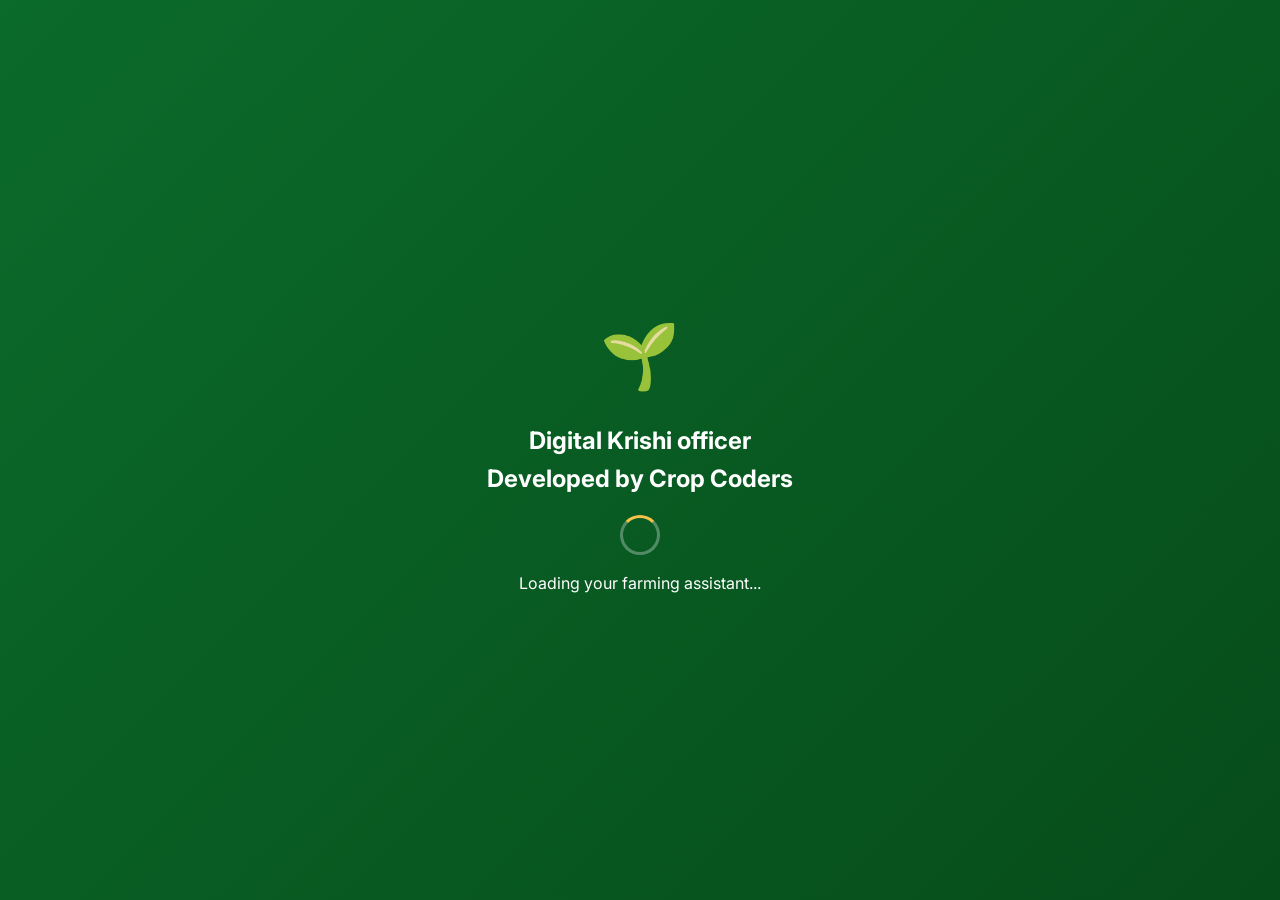
==== index.html @ 2c76dc9d "Add files via upload" ====
<!DOCTYPE html>
<html lang="en">
<head>
    <meta charset="UTF-8">
    <meta name="viewport" content="width=device-width, initial-scale=1.0">
    <title>Farmer Query Chatbot</title>
    <meta name="description" content="AI-powered chatbot for farmers with voice assistance, weather forecasts, market prices, and crop advice">
    
    <!-- Preload critical fonts -->
    <link rel="preload" href="https://fonts.googleapis.com/css2?family=Inter:wght@300;400;500;600;700&display=swap" as="style">
    
    <!-- CSS -->
    <link href="https://fonts.googleapis.com/css2?family=Inter:wght@300;400;500;600;700&display=swap" rel="stylesheet">
    <link rel="stylesheet" href="https://cdn.jsdelivr.net/npm/@fortawesome/fontawesome-free@6.4.0/css/all.min.css">
    <link rel="stylesheet" href="styles.css">
    
    <!-- Favicon -->
    <link rel="icon" type="image/svg+xml" href="data:image/svg+xml,<svg xmlns='http://www.w3.org/2000/svg' viewBox='0 0 100 100'><text y='.9em' font-size='90'>🌱</text></svg>">
    
    <!-- PWA Meta Tags -->
    <link rel="manifest" href="manifest.json">
    <meta name="theme-color" content="#0b6b2b">
    <meta name="apple-mobile-web-app-capable" content="yes">
    <meta name="apple-mobile-web-app-status-bar-style" content="default">
    <meta name="apple-mobile-web-app-title" content="Farmer Chatbot">
</head>
<body>
    <!-- Loading Screen -->
    <div id="loading-screen" class="loading-screen">
        <div class="loading-content">
            <div class="loading-icon">🌱</div>
            <h2>Digital Krishi officer</h2>
            <h2>Developed by Crop Coders</h2>
            <div class="loading-spinner"></div>
            <p>Loading your farming assistant...</p>
        </div>
    </div>

    <!-- Main App Container -->
    <div id="app" class="app-container hidden">
        <!-- Header -->
        <header class="app-header">
            <div class="header-content">
                <div class="logo-section">
                    <img class="image" src="https://static.vecteezy.com/system/resources/previews/043/902/107/non_2x/farmer-logo-illustration-flat-2d-style-vector.jpg" alt="Your Image Description" width="60px">
                    <h1 class="app-title">Digital Krishi Officer</h1>
                </div>
                
                <!-- Language Switcher -->
                <div class="language-switcher">
                    <button id="lang-btn" class="lang-btn" aria-label="Change language">
                        <i class="fas fa-globe"></i>
                        <span id="current-lang">EN</span>
                    </button>
                    <div id="lang-dropdown" class="lang-dropdown hidden">
                        <button data-lang="en" class="lang-option">
                            <span class="flag">🇺🇸</span>
                            <span>English</span>
                        </button>
                        <button data-lang="hi" class="lang-option">
                            <span class="flag">🇮🇳</span>
                            <span>हिन्दी</span>
                        </button>
                        <button data-lang="ml" class="lang-option">
                            <span class="flag">🇮🇳</span>
                            <span>മലയാളം</span>
                        </button>
                    </div>
                </div>
            </div>
        </header>

        <!-- Tab Navigation -->
        <nav class="tab-navigation" role="tablist">
            <button class="tab-btn active" data-tab="chat" role="tab" aria-selected="true" aria-controls="chat-panel">
                <i class="fas fa-comments"></i>
                <span data-translate="tab.chat">Chat</span>
            </button>
            <button class="tab-btn" data-tab="weather" role="tab" aria-selected="false" aria-controls="weather-panel">
                <i class="fas fa-cloud-sun"></i>
                <span data-translate="tab.weather">Weather</span>
            </button>
            <button class="tab-btn" data-tab="market" role="tab" aria-selected="false" aria-controls="market-panel">
                <i class="fas fa-chart-line"></i>
                <span data-translate="tab.market">Market</span>
            </button>
            <button class="tab-btn" data-tab="calculator" role="tab" aria-selected="false" aria-controls="calculator-panel">
                <i class="fas fa-calculator"></i>
                <span data-translate="tab.calculator">Calculator</span>
            </button>
            <button class="tab-btn" data-tab="voice" role="tab" aria-selected="false" aria-controls="voice-panel">
                <i class="fas fa-microphone"></i>
                <span data-translate="tab.voice">Voice</span>
            </button>
        </nav>

        <!-- Main Content Area -->
        <main class="main-content">
            
            <!-- Chat Tab -->
            <div id="chat-panel" class="tab-panel active" role="tabpanel" aria-labelledby="chat-tab">
                <div class="chat-container">
                    <div id="chat-messages" class="chat-messages" aria-live="polite">
                        <!-- Welcome message will be inserted here -->
                    </div>
                    
                    <!-- Chat Input -->
                    <div class="chat-input-container">
                        <div class="input-row">
                            <button id="image-upload-btn" class="input-btn" aria-label="Upload image" title="Upload image">
                                <i class="fas fa-camera"></i>
                            </button>
                            <input type="file" id="image-input" accept="image/*" capture="environment" class="hidden">
                            
                            <div class="text-input-container">
                                <input type="text" id="chat-input" placeholder="Ask about crops, weather, prices..." 
                                       data-translate-placeholder="chat.placeholder" aria-label="Type your message">
                                <button id="voice-toggle" class="voice-toggle" aria-label="Voice input" title="Voice input">
                                    <i class="fas fa-microphone"></i>
                                </button>
                            </div>
                            
                            <button id="send-btn" class="send-btn" aria-label="Send message" title="Send message">
                                <i class="fas fa-paper-plane"></i>
                            </button>
                        </div>
                        
                        <!-- Voice Recording Indicator -->
                        <div id="voice-recording" class="voice-recording hidden">
                            <div class="voice-indicator">
                                <div class="voice-wave"></div>
                                <div class="voice-wave"></div>
                                <div class="voice-wave"></div>
                            </div>
                            <span data-translate="voice.listening">Listening...</span>
                            <button id="stop-recording" class="stop-recording-btn">
                                <i class="fas fa-stop"></i>
                            </button>
                        </div>
                        
                        <!-- Image Preview -->
                        <div id="image-preview" class="image-preview hidden">
                            <img id="preview-image" src="" alt="Preview">
                            <button id="remove-image" class="remove-image-btn" aria-label="Remove image">
                                <i class="fas fa-times"></i>
                            </button>
                        </div>
                    </div>
                </div>
            </div>

            <!-- Weather Tab -->
            <div id="weather-panel" class="tab-panel" role="tabpanel" aria-labelledby="weather-tab">
                <div class="weather-container">
                    <div class="weather-header">
                        <h2 data-translate="weather.title">Weather Forecast</h2>
                        <div class="weather-tabs">
                            <button class="weather-tab-btn active" data-days="5">5 Day</button>
                            <button class="weather-tab-btn" data-days="10">10 Day</button>
                            <button class="weather-tab-btn" data-days="15">15 Day</button>
                        </div>
                    </div>
                    
                    <div class="location-selector">
                        <i class="fas fa-map-marker-alt"></i>
                        <select id="location-select">
                            <option value="delhi">Thrissur, India</option>
                            <option value="mumbai">Kasargod, India</option>
                            <option value="bangalore">Kannur, India</option>
                            <option value="chennai">Thalassery, India</option>
                            <option value="kolkata">Kottayam, India</option>
                        </select>
                        <button id="refresh-weather" class="refresh-btn" aria-label="Refresh weather">
                            <i class="fas fa-sync"></i>
                        </button>
                    </div>
                    
                    <div id="weather-content" class="weather-content">
                        <!-- Weather cards will be inserted here -->
                    </div>
                    
                    <div class="weather-advice">
                        <h3 data-translate="weather.advice_title">Farming Advice</h3>
                        <div id="weather-advice-content" class="advice-content">
                            <!-- Weather advice will be inserted here -->
                        </div>
                    </div>
                </div>
            </div>

            <!-- Market Tab -->
            <div id="market-panel" class="tab-panel" role="tabpanel" aria-labelledby="market-tab">
                <div class="market-container">
                    <div class="market-header">
                        <h2 data-translate="market.title">Market Prices & Predictions</h2>
                        <div class="market-controls">
                            <select id="crop-select" class="crop-select">
                                <option value="rice">Rice</option>
                                <option value="wheat">Wheat</option>
                                <option value="sugarcane">Sugarcane</option>
                                <option value="cotton">Cotton</option>
                                <option value="maize">Maize</option>
                                <option value="groundnut">Groundnut</option>
                            </select>
                            <select id="market-select" class="market-select">
                                <option value="Kottayam">Kottayam</option>
                                <option value="Allapuzha">Allapuzha</option>
                                <option value="Thrissur">Thrissur</option>
                                <option value="Kozhikode">Kozhikode</option>
                            </select>
                        </div>
                    </div>
                    
                    <div class="market-summary">
                        <div class="current-price-card">
                            <h3 data-translate="market.current_price">Current Price</h3>
                            <div class="price-display">
                                <span id="current-price">₹2,450</span>
                                <span class="price-unit">per Kilogram</span>
                            </div>
                            <div class="price-change positive">
                                <i class="fas fa-arrow-up"></i>
                                <span>+5.2% from yesterday</span>
                            </div>
                        </div>
                        
                        <div class="prediction-card">
                            <h3 data-translate="market.prediction">7-Day Prediction</h3>
                            <div class="prediction-display">
                                <span id="predicted-price">₹2,580</span>
                                <span class="price-unit">per Kilogram</span>
                            </div>
                            <div class="prediction-confidence">
                                <span>Confidence: 78%</span>
                            </div>
                        </div>
                    </div>
                    
                    <div class="chart-container">
                        <canvas id="price-chart" style="height: 300px;"></canvas>
                    </div>
                    
                    <div class="market-advice">
                        <h3 data-translate="market.advice_title">Market Advice</h3>
                        <div id="market-advice-content" class="advice-content">
                            <!-- Market advice will be inserted here -->
                        </div>
                    </div>
                </div>
            </div>

            <!-- Calculator Tab -->
            <div id="calculator-panel" class="tab-panel" role="tabpanel" aria-labelledby="calculator-tab">
                <div class="calculator-container">
                    <div class="calculator-header">
                        <h2 data-translate="calculator.title">Profit Calculator</h2>
                        <p data-translate="calculator.subtitle">Calculate your crop profits and explore government schemes</p>
                    </div>
                    
                    <form id="profit-form" class="profit-form">
                        <div class="form-group">
                            <label for="calc-crop" data-translate="calculator.crop">Crop Type</label>
                            <select id="calc-crop" name="crop" required>
                                <option value="rice">Rice</option>
                                <option value="wheat">Wheat</option>
                                <option value="sugarcane">Sugarcane</option>
                                <option value="cotton">Cotton</option>
                                <option value="maize">Maize</option>
                                <option value="groundnut">Groundnut</option>
                            </select>
                        </div>
                        
                        <div class="form-row">
                            <div class="form-group">
                                <label for="quantity" data-translate="calculator.quantity">Quantity (Kilograms)</label>
                                <input type="number" id="quantity" name="quantity" min="0" step="0.1" required>
                            </div>
                            
                            <div class="form-group">
                                <label for="cost-price" data-translate="calculator.cost_price">Cost Price (₹/Kilograms)</label>
                                <input type="number" id="cost-price" name="costPrice" min="0" step="1" required>
                            </div>
                        </div>
                        
                        <div class="form-row">
                            <div class="form-group">
                                <label for="selling-price" data-translate="calculator.selling_price">Selling Price (₹/Kilograms)</label>
                                <input type="number" id="selling-price" name="sellingPrice" min="0" step="1" required>
                            </div>
                            
                            <div class="form-group">
                                <label for="scheme-select" data-translate="calculator.scheme">Government Scheme</label>
                                <select id="scheme-select" name="scheme">
                                    <option value="">Select Scheme (Optional)</option>
                                    <!-- Schemes will be loaded dynamically -->
                                </select>
                            </div>
                        </div>
                        
                        <button type="submit" class="calculate-btn">
                            <i class="fas fa-calculator"></i>
                            <span data-translate="calculator.calculate">Calculate Profit</span>
                        </button>
                    </form>
                    
                    <div id="calculation-result" class="calculation-result hidden">
                        <h3 data-translate="calculator.result_title">Calculation Result</h3>
                        <div class="result-cards">
                            <div class="result-card">
                                <div class="result-label" data-translate="calculator.total_cost">Total Cost</div>
                                <div class="result-value" id="total-cost">₹0</div>
                            </div>
                            <div class="result-card">
                                <div class="result-label" data-translate="calculator.total_revenue">Total Revenue</div>
                                <div class="result-value" id="total-revenue">₹0</div>
                            </div>
                            <div class="result-card">
                                <div class="result-label" data-translate="calculator.subsidy">Subsidy</div>
                                <div class="result-value" id="subsidy-amount">₹0</div>
                            </div>
                            <div class="result-card profit-card">
                                <div class="result-label" data-translate="calculator.net_profit">Net Profit</div>
                                <div class="result-value" id="net-profit">₹0</div>
                            </div>
                        </div>
                        
                        <div id="scheme-info" class="scheme-info hidden">
                            <h4 data-translate="calculator.scheme_details">Scheme Details</h4>
                            <div id="scheme-description"></div>
                        </div>
                    </div>
                </div>
            </div>

            <!-- Voice Assistant Tab -->
            <div id="voice-panel" class="tab-panel" role="tabpanel" aria-labelledby="voice-tab">
                <div class="voice-container">
                    <div class="voice-header">
                        <h2 data-translate="voice.title">Voice Assistant</h2>
                        <p data-translate="voice.subtitle">Speak naturally in English, Hindi, or Malayalam</p>
                    </div>
                    
                    <div class="voice-status">
                        <div id="voice-assistant" class="voice-assistant">
                            <div class="assistant-avatar">
                                <i class="fas fa-microphone-alt"></i>
                            </div>
                            <div class="assistant-status">
                                <span id="assistant-status" data-translate="voice.ready">Ready to listen</span>
                            </div>
                        </div>
                    </div>
                    
                    <div class="voice-controls">
                        <button id="start-voice-assistant" class="voice-control-btn primary">
                            <i class="fas fa-play"></i>
                            <span data-translate="voice.start">Start Assistant</span>
                        </button>
                        <button id="stop-voice-assistant" class="voice-control-btn secondary hidden">
                            <i class="fas fa-stop"></i>
                            <span data-translate="voice.stop">Stop Assistant</span>
                        </button>
                    </div>
                    
                    <div class="voice-settings">
                        <h3 data-translate="voice.settings">Voice Settings</h3>
                        
                        <div class="setting-group">
                            <label for="voice-language" data-translate="voice.language">Voice Language</label>
                            <select id="voice-language">
                                <option value="en-IN">English (India)</option>
                                <option value="hi-IN">Hindi (भारत)</option>
                                <option value="ml-IN">Malayalam (ഇന്ത്യ)</option>
                            </select>
                        </div>
                        
                        <div class="setting-group">
                            <label for="voice-speed" data-translate="voice.speed">Speech Speed</label>
                            <input type="range" id="voice-speed" min="0.5" max="2" step="0.1" value="1">
                            <span id="speed-display">1.0x</span>
                        </div>
                        
                        <div class="setting-group">
                            <label for="voice-pitch" data-translate="voice.pitch">Voice Pitch</label>
                            <input type="range" id="voice-pitch" min="0" max="2" step="0.1" value="1">
                            <span id="pitch-display">1.0</span>
                        </div>
                    </div>
                    
                    <div class="voice-commands">
                        <h3 data-translate="voice.commands_title">Sample Commands</h3>
                        <div class="commands-list">
                            <div class="command-item">
                                <i class="fas fa-cloud-sun"></i>
                                <span>"Show 5 day weather forecast"</span>
                            </div>
                            <div class="command-item">
                                <i class="fas fa-chart-line"></i>
                                <span>"What is rice price in Delhi?"</span>
                            </div>
                            <div class="command-item">
                                <i class="fas fa-calculator"></i>
                                <span>"Calculate profit for 100 kg wheat"</span>
                            </div>
                            <div class="command-item">
                                <i class="fas fa-comments"></i>
                                <span>"Ask about crop diseases"</span>
                            </div>
                        </div>
                    </div>
                </div>
            </div>
            <div style="display: flex; gap: 40px;padding: 30px;justify-content: center;font-size: 25px;font-weight: 600;border-radius: 30px 30px 0px 0px;background: radial-gradient(
    circle at top right, /* shape and position */
    #247943,  /* start color */
    #787a01,#007f04   /* end color */
);
color:#FFFFFF">
                <p>@Develpoed by Crop coders</p>
                <img src="logo.png" alt="logo">
            </div>
        </main>
    </div>

    <!-- Toast Notifications -->
    <div id="toast-container" class="toast-container"></div>

    <!-- Scripts -->
    <script src="https://cdn.jsdelivr.net/npm/chart.js"></script>
    <script src="https://cdn.jsdelivr.net/npm/gsap@3.12.2/dist/gsap.min.js"></script>
    <script src="app.js"></script>
</body>
</html>
---- styles.css ----
/* Farmer Query Chatbot Styles */
/* Mobile-first design with agricultural theme */

/* CSS Reset and Base Styles */
* {
    margin: 0;
    padding: 0;
    box-sizing: border-box;
}
.image{
    border-radius: 50%;
}
:root {
    /* Agricultural Color Palette */
    --primary-green: #0b6b2b;
    --dark-green: #064c1a;
    --accent-yellow: #f6c34a;
    --light-green: #e8f5e8;
    --success-green: #22c55e;
    --warning-orange: #f97316;
    --danger-red: #ef4444;
    
    /* Neutral Colors */
    --white: #ffffff;
    --gray-50: #f9fafb;
    --gray-100: #f3f4f6;
    --gray-200: #e5e7eb;
    --gray-300: #d1d5db;
    --gray-400: #9ca3af;
    --gray-500: #6b7280;
    --gray-600: #4b5563;
    --gray-700: #374151;
    --gray-800: #1f2937;
    --gray-900: #111827;
    
    /* Typography */
    --font-family: 'Inter', -apple-system, BlinkMacSystemFont, 'Segoe UI', Roboto, sans-serif;
    --font-size-xs: 0.75rem;
    --font-size-sm: 0.875rem;
    --font-size-base: 1rem;
    --font-size-lg: 1.125rem;
    --font-size-xl: 1.25rem;
    --font-size-2xl: 1.5rem;
    --font-size-3xl: 1.875rem;
    
    /* Spacing */
    --space-1: 0.25rem;
    --space-2: 0.5rem;
    --space-3: 0.75rem;
    --space-4: 1rem;
    --space-5: 1.25rem;
    --space-6: 1.5rem;
    --space-8: 2rem;
    --space-10: 2.5rem;
    --space-12: 3rem;
    
    /* Border Radius */
    --border-radius-sm: 0.375rem;
    --border-radius: 0.5rem;
    --border-radius-lg: 0.75rem;
    --border-radius-xl: 1rem;
    --border-radius-2xl: 1.5rem;
    
    /* Shadows */
    --shadow-sm: 0 1px 2px 0 rgb(0 0 0 / 0.05);
    --shadow: 0 1px 3px 0 rgb(0 0 0 / 0.1), 0 1px 2px -1px rgb(0 0 0 / 0.1);
    --shadow-md: 0 4px 6px -1px rgb(0 0 0 / 0.1), 0 2px 4px -2px rgb(0 0 0 / 0.1);
    --shadow-lg: 0 10px 15px -3px rgb(0 0 0 / 0.1), 0 4px 6px -4px rgb(0 0 0 / 0.1);
    
    /* Transitions */
    --transition-fast: 0.15s ease-out;
    --transition-normal: 0.3s ease-out;
    --transition-slow: 0.5s ease-out;
}

/* Base Styles */
html {
    font-size: 16px;
    scroll-behavior: smooth;
}

body {
    font-family: var(--font-family);
    background: linear-gradient(135deg, var(--light-green) 0%, var(--gray-50) 100%);
    color: var(--gray-800);
    line-height: 1.6;
    min-height: 100vh;
    overflow-x: hidden;
    -webkit-font-smoothing: antialiased;
    -moz-osx-font-smoothing: grayscale;
}

/* Utility Classes */
.hidden { display: none !important; }
.sr-only { 
    position: absolute; 
    width: 1px; 
    height: 1px; 
    padding: 0; 
    margin: -1px; 
    overflow: hidden; 
    clip: rect(0, 0, 0, 0); 
    white-space: nowrap; 
    border: 0; 
}

/* Loading Screen */
.loading-screen {
    position: fixed;
    top: 0;
    left: 0;
    width: 100%;
    height: 100%;
    background: linear-gradient(135deg, var(--primary-green) 0%, var(--dark-green) 100%);
    display: flex;
    justify-content: center;
    align-items: center;
    z-index: 9999;
    color: var(--white);
}

.loading-content {
    text-align: center;
    padding: var(--space-8);
}

.loading-icon {
    font-size: 4rem;
    margin-bottom: var(--space-4);
    animation: bounce 2s infinite;
}

.loading-spinner {
    width: 40px;
    height: 40px;
    border: 3px solid rgba(255, 255, 255, 0.3);
    border-radius: 50%;
    border-top-color: var(--accent-yellow);
    animation: spin 1s ease-in-out infinite;
    margin: var(--space-4) auto;
}

@keyframes bounce {
    0%, 20%, 53%, 80%, 100% { transform: translate3d(0,0,0); }
    40%, 43% { transform: translate3d(0,-30px,0); }
    70% { transform: translate3d(0,-15px,0); }
    90% { transform: translate3d(0,-4px,0); }
}

@keyframes spin {
    to { transform: rotate(360deg); }
}

/* Main App Container */
.app-container {
    display: flex;
    flex-direction: column;
    min-height: 100vh;
    max-width: 100%;
    margin: 0 auto;
    background: var(--white);
    position: relative;
}

/* Header */
.app-header {
    background: linear-gradient(135deg, var(--primary-green) 0%, var(--dark-green) 100%);
    color: var(--white);
    padding: var(--space-4) var(--space-4) var(--space-3);
    box-shadow: var(--shadow-md);
    position: sticky;
    top: 0;
    z-index: 100;
}

.header-content {
    display: flex;
    justify-content: space-between;
    align-items: center;
    max-width: 1200px;
    margin: 0 auto;
}

.app-title {
    font-size: var(--font-size-xl);
    font-weight: 600;
    margin: 0;
}

/* Language Switcher */
.language-switcher {
    position: relative;
}

.lang-btn {
    display: flex;
    align-items: center;
    gap: var(--space-2);
    background: rgba(255, 255, 255, 0.1);
    border: 1px solid rgba(255, 255, 255, 0.2);
    color: var(--white);
    padding: var(--space-2) var(--space-3);
    border-radius: var(--border-radius);
    font-size: var(--font-size-sm);
    cursor: pointer;
    transition: all var(--transition-fast);
    backdrop-filter: blur(10px);
}

.lang-btn:hover {
    background: rgba(255, 255, 255, 0.2);
    transform: translateY(-1px);
}

.lang-dropdown {
    position: absolute;
    top: 100%;
    right: 0;
    margin-top: var(--space-2);
    background: var(--white);
    border-radius: var(--border-radius-lg);
    box-shadow: var(--shadow-lg);
    min-width: 180px;
    overflow: hidden;
    z-index: 200;
}

.lang-option {
    display: flex;
    align-items: center;
    gap: var(--space-3);
    width: 100%;
    padding: var(--space-3) var(--space-4);
    border: none;
    background: none;
    color: var(--gray-700);
    cursor: pointer;
    transition: background-color var(--transition-fast);
    font-size: var(--font-size-sm);
}

.lang-option:hover {
    background: var(--gray-50);
}

.flag {
    font-size: var(--font-size-lg);
}

/* Tab Navigation */
.tab-navigation {
    display: flex;
    background: var(--white);
    border-bottom: 2px solid var(--gray-100);
    overflow-x: auto;
    scrollbar-width: none;
    -ms-overflow-style: none;
}

.tab-navigation::-webkit-scrollbar {
    display: none;
}

.tab-btn {
    display: flex;
    flex-direction: column;
    align-items: center;
    gap: var(--space-1);
    padding: var(--space-3) var(--space-4);
    border: none;
    background: none;
    color: var(--gray-500);
    cursor: pointer;
    transition: all var(--transition-fast);
    font-size: var(--font-size-xs);
    min-width: 80px;
    flex-shrink: 0;
    position: relative;
}

.tab-btn i {
    font-size: var(--font-size-lg);
}

.tab-btn.active {
    color: var(--primary-green);
}

.tab-btn.active::after {
    content: '';
    position: absolute;
    bottom: -2px;
    left: 0;
    right: 0;
    height: 2px;
    background: var(--primary-green);
}

.tab-btn:hover:not(.active) {
    color: var(--gray-700);
    background: var(--gray-50);
}

/* Main Content */
.main-content {
    flex: 1;
    display: flex;
    flex-direction: column;
    position: relative;
}

.tab-panel {
    display: none;
    flex: 1;
    padding: var(--space-4);
    max-width: 1200px;
    margin: 0 auto;
    width: 100%;
}

.tab-panel.active {
    display: flex;
    flex-direction: column;
}

/* Chat Styles */
.chat-container {
    display: flex;
    flex-direction: column;
    height: calc(100vh - 140px);
    max-height: 600px;
}

.chat-messages {
    flex: 1;
    overflow-y: auto;
    padding: var(--space-4);
    margin-bottom: var(--space-4);
    background: var(--gray-50);
    border-radius: var(--border-radius-xl);
    scrollbar-width: thin;
    scrollbar-color: var(--gray-300) transparent;
}

.chat-messages::-webkit-scrollbar {
    width: 6px;
}

.chat-messages::-webkit-scrollbar-track {
    background: transparent;
}

.chat-messages::-webkit-scrollbar-thumb {
    background: var(--gray-300);
    border-radius: 3px;
}

.message {
    display: flex;
    gap: var(--space-3);
    margin-bottom: var(--space-4);
    animation: messageSlideIn 0.3s ease-out;
}

@keyframes messageSlideIn {
    from {
        opacity: 0;
        transform: translateY(20px);
    }
    to {
        opacity: 1;
        transform: translateY(0);
    }
}

.message.user {
    flex-direction: row-reverse;
}

.message-avatar {
    width: 2.5rem;
    height: 2.5rem;
    border-radius: 50%;
    display: flex;
    align-items: center;
    justify-content: center;
    font-size: var(--font-size-lg);
    flex-shrink: 0;
}

.message.user .message-avatar {
    background: var(--primary-green);
    color: var(--white);
}

.message.bot .message-avatar {
    background: var(--accent-yellow);
    color: var(--dark-green);
}

.message-content {
    max-width: 80%;
    background: var(--white);
    padding: var(--space-3) var(--space-4);
    border-radius: var(--border-radius-lg);
    box-shadow: var(--shadow-sm);
    position: relative;
}

.message.user .message-content {
    background: var(--primary-green);
    color: var(--white);
}

.message-text {
    margin: 0;
    line-height: 1.5;
}

.message-time {
    font-size: var(--font-size-xs);
    color: var(--gray-400);
    margin-top: var(--space-1);
    opacity: 0.7;
}

.message.user .message-time {
    color: rgba(255, 255, 255, 0.7);
}

.message-image {
    max-width: 200px;
    border-radius: var(--border-radius);
    margin-bottom: var(--space-2);
}

.typing-indicator {
    display: flex;
    gap: var(--space-1);
    padding: var(--space-3);
}

.typing-dot {
    width: 8px;
    height: 8px;
    background: var(--gray-400);
    border-radius: 50%;
    animation: typing 1.4s infinite ease-in-out;
}

.typing-dot:nth-child(1) { animation-delay: -0.32s; }
.typing-dot:nth-child(2) { animation-delay: -0.16s; }

@keyframes typing {
    0%, 80%, 100% {
        transform: scale(0.8);
        opacity: 0.5;
    }
    40% {
        transform: scale(1);
        opacity: 1;
    }
}

/* Chat Input */
.chat-input-container {
    background: var(--white);
    border-radius: var(--border-radius-xl);
    padding: var(--space-4);
    box-shadow: var(--shadow-md);
    border: 1px solid var(--gray-200);
}

.input-row {
    display: flex;
    gap: var(--space-2);
    align-items: flex-end;
}

.input-btn {
    width: 44px;
    height: 44px;
    border-radius: var(--border-radius-lg);
    border: 1px solid var(--gray-300);
    background: var(--white);
    color: var(--gray-600);
    display: flex;
    align-items: center;
    justify-content: center;
    cursor: pointer;
    transition: all var(--transition-fast);
    flex-shrink: 0;
}

.input-btn:hover {
    background: var(--gray-50);
    border-color: var(--primary-green);
    color: var(--primary-green);
    transform: translateY(-1px);
}

.text-input-container {
    flex: 1;
    position: relative;
    background: var(--gray-50);
    border: 1px solid var(--gray-300);
    border-radius: var(--border-radius-xl);
    display: flex;
    align-items: center;
    transition: border-color var(--transition-fast);
}

.text-input-container:focus-within {
    border-color: var(--primary-green);
    box-shadow: 0 0 0 3px rgba(11, 107, 43, 0.1);
}

#chat-input {
    flex: 1;
    border: none;
    background: none;
    padding: var(--space-3) var(--space-4);
    font-size: var(--font-size-base);
    outline: none;
    color: var(--gray-800);
}

#chat-input::placeholder {
    color: var(--gray-400);
}

.voice-toggle {
    width: 40px;
    height: 40px;
    border: none;
    background: none;
    color: var(--gray-500);
    cursor: pointer;
    border-radius: var(--border-radius-lg);
    display: flex;
    align-items: center;
    justify-content: center;
    margin-right: var(--space-2);
    transition: all var(--transition-fast);
}

.voice-toggle:hover {
    background: var(--gray-100);
    color: var(--primary-green);
}

.voice-toggle.active {
    background: var(--primary-green);
    color: var(--white);
    animation: pulse 2s infinite;
}

@keyframes pulse {
    0% { box-shadow: 0 0 0 0 rgba(11, 107, 43, 0.7); }
    70% { box-shadow: 0 0 0 10px rgba(11, 107, 43, 0); }
    100% { box-shadow: 0 0 0 0 rgba(11, 107, 43, 0); }
}

.send-btn {
    width: 44px;
    height: 44px;
    border-radius: var(--border-radius-lg);
    border: none;
    background: var(--primary-green);
    color: var(--white);
    display: flex;
    align-items: center;
    justify-content: center;
    cursor: pointer;
    transition: all var(--transition-fast);
    flex-shrink: 0;
}

.send-btn:hover {
    background: var(--dark-green);
    transform: translateY(-1px);
}

.send-btn:disabled {
    background: var(--gray-300);
    cursor: not-allowed;
    transform: none;
}

/* Voice Recording Indicator */
.voice-recording {
    display: flex;
    align-items: center;
    gap: var(--space-3);
    padding: var(--space-3) 0;
    color: var(--primary-green);
    font-weight: 500;
}

.voice-indicator {
    display: flex;
    gap: var(--space-1);
}

.voice-wave {
    width: 3px;
    height: 20px;
    background: var(--primary-green);
    border-radius: 2px;
    animation: voiceWave 1s ease-in-out infinite alternate;
}

.voice-wave:nth-child(1) { animation-delay: 0s; }
.voice-wave:nth-child(2) { animation-delay: 0.1s; }
.voice-wave:nth-child(3) { animation-delay: 0.2s; }

@keyframes voiceWave {
    0% { height: 8px; }
    100% { height: 20px; }
}

.stop-recording-btn {
    width: 32px;
    height: 32px;
    border-radius: 50%;
    border: none;
    background: var(--danger-red);
    color: var(--white);
    display: flex;
    align-items: center;
    justify-content: center;
    cursor: pointer;
    transition: all var(--transition-fast);
}

.stop-recording-btn:hover {
    transform: scale(1.1);
}

/* Image Preview */
.image-preview {
    margin-top: var(--space-3);
    position: relative;
    display: inline-block;
}

#preview-image {
    max-width: 200px;
    max-height: 200px;
    border-radius: var(--border-radius-lg);
    box-shadow: var(--shadow-md);
}

.remove-image-btn {
    position: absolute;
    top: -8px;
    right: -8px;
    width: 24px;
    height: 24px;
    border-radius: 50%;
    border: none;
    background: var(--danger-red);
    color: var(--white);
    display: flex;
    align-items: center;
    justify-content: center;
    cursor: pointer;
    font-size: var(--font-size-xs);
}

/* Weather Styles */
.weather-container {
    max-width: 100%;
}

.weather-header {
    display: flex;
    justify-content: space-between;
    align-items: center;
    margin-bottom: var(--space-6);
    flex-wrap: wrap;
    gap: var(--space-4);
}

.weather-header h2 {
    color: var(--gray-800);
    font-size: var(--font-size-2xl);
    font-weight: 600;
}

.weather-tabs {
    display: flex;
    gap: var(--space-1);
    background: var(--gray-100);
    border-radius: var(--border-radius-lg);
    padding: var(--space-1);
}

.weather-tab-btn {
    padding: var(--space-2) var(--space-4);
    border: none;
    background: none;
    border-radius: var(--border-radius);
    cursor: pointer;
    transition: all var(--transition-fast);
    font-weight: 500;
    color: var(--gray-600);
    font-size: var(--font-size-sm);
}

.weather-tab-btn.active {
    background: var(--primary-green);
    color: var(--white);
}

.location-selector {
    display: flex;
    align-items: center;
    gap: var(--space-3);
    margin-bottom: var(--space-6);
    background: var(--white);
    padding: var(--space-3) var(--space-4);
    border-radius: var(--border-radius-lg);
    box-shadow: var(--shadow-sm);
    border: 1px solid var(--gray-200);
}

.location-selector i {
    color: var(--primary-green);
}

#location-select {
    flex: 1;
    border: none;
    background: none;
    font-size: var(--font-size-base);
    outline: none;
    color: var(--gray-700);
    cursor: pointer;
}

.refresh-btn {
    width: 36px;
    height: 36px;
    border: none;
    background: var(--primary-green);
    color: var(--white);
    border-radius: var(--border-radius);
    cursor: pointer;
    transition: all var(--transition-fast);
    display: flex;
    align-items: center;
    justify-content: center;
}

.refresh-btn:hover {
    background: var(--dark-green);
    transform: rotate(90deg);
}

.weather-content {
    display: grid;
    gap: var(--space-4);
    margin-bottom: var(--space-8);
}

.weather-card {
    background: var(--white);
    border-radius: var(--border-radius-xl);
    padding: var(--space-4);
    box-shadow: var(--shadow-sm);
    border: 1px solid var(--gray-200);
    transition: transform var(--transition-fast);
}

.weather-card:hover {
    transform: translateY(-2px);
    box-shadow: var(--shadow-md);
}

.weather-date {
    font-size: var(--font-size-sm);
    color: var(--gray-500);
    margin-bottom: var(--space-2);
}

.weather-main {
    display: flex;
    justify-content: space-between;
    align-items: center;
    margin-bottom: var(--space-3);
}

.weather-icon {
    font-size: 2.5rem;
}

.weather-temp {
    text-align: right;
}

.temp-high {
    font-size: var(--font-size-xl);
    font-weight: 600;
    color: var(--gray-800);
}

.temp-low {
    font-size: var(--font-size-base);
    color: var(--gray-500);
}

.weather-details {
    display: grid;
    grid-template-columns: 1fr 1fr;
    gap: var(--space-2);
    font-size: var(--font-size-sm);
    color: var(--gray-600);
}

.weather-advice {
    background: var(--white);
    border-radius: var(--border-radius-xl);
    padding: var(--space-6);
    box-shadow: var(--shadow-md);
    border-left: 4px solid var(--primary-green);
}

.weather-advice h3 {
    color: var(--gray-800);
    margin-bottom: var(--space-4);
    font-size: var(--font-size-lg);
    font-weight: 600;
}

.advice-content {
    line-height: 1.6;
    color: var(--gray-700);
}

.advice-item {
    display: flex;
    align-items: flex-start;
    gap: var(--space-3);
    margin-bottom: var(--space-3);
    padding: var(--space-3);
    background: var(--light-green);
    border-radius: var(--border-radius-lg);
}

.advice-item i {
    color: var(--primary-green);
    margin-top: var(--space-1);
}

.advice-text {
    flex: 1;
}

.advice-title {
    font-weight: 600;
    color: var(--gray-800);
    margin-bottom: var(--space-1);
}

.advice-description {
    font-size: var(--font-size-sm);
    color: var(--gray-600);
}

.risk-level {
    display: inline-block;
    padding: var(--space-1) var(--space-2);
    border-radius: var(--border-radius-sm);
    font-size: var(--font-size-xs);
    font-weight: 600;
    text-transform: uppercase;
    margin-top: var(--space-2);
}

.risk-high {
    background: rgba(239, 68, 68, 0.1);
    color: var(--danger-red);
}

.risk-medium {
    background: rgba(249, 115, 22, 0.1);
    color: var(--warning-orange);
}

.risk-low {
    background: rgba(34, 197, 94, 0.1);
    color: var(--success-green);
}

/* Market Styles */
.market-container {
    max-width: 100%;
}

.market-header {
    margin-bottom: var(--space-6);
}

.market-header h2 {
    color: var(--gray-800);
    font-size: var(--font-size-2xl);
    font-weight: 600;
    margin-bottom: var(--space-4);
}

.market-controls {
    display: flex;
    gap: var(--space-3);
    flex-wrap: wrap;
}

.crop-select,
.market-select {
    flex: 1;
    min-width: 150px;
    padding: var(--space-3) var(--space-4);
    border: 1px solid var(--gray-300);
    border-radius: var(--border-radius-lg);
    background: var(--white);
    font-size: var(--font-size-base);
    color: var(--gray-700);
    cursor: pointer;
    transition: border-color var(--transition-fast);
}

.crop-select:focus,
.market-select:focus {
    outline: none;
    border-color: var(--primary-green);
    box-shadow: 0 0 0 3px rgba(11, 107, 43, 0.1);
}

.market-summary {
    display: grid;
    grid-template-columns: 1fr 1fr;
    gap: var(--space-4);
    margin-bottom: var(--space-6);
}

.current-price-card,
.prediction-card {
    background: var(--white);
    border-radius: var(--border-radius-xl);
    padding: var(--space-5);
    box-shadow: var(--shadow-md);
    border: 1px solid var(--gray-200);
}

.current-price-card {
    border-left: 4px solid var(--primary-green);
}

.prediction-card {
    border-left: 4px solid var(--accent-yellow);
}

.current-price-card h3,
.prediction-card h3 {
    font-size: var(--font-size-base);
    color: var(--gray-600);
    margin-bottom: var(--space-3);
    font-weight: 500;
}

.price-display,
.prediction-display {
    display: flex;
    align-items: baseline;
    gap: var(--space-2);
    margin-bottom: var(--space-3);
}

#current-price,
#predicted-price {
    font-size: var(--font-size-3xl);
    font-weight: 700;
    color: var(--gray-800);
}

.price-unit {
    font-size: var(--font-size-sm);
    color: var(--gray-500);
}

.price-change {
    display: flex;
    align-items: center;
    gap: var(--space-2);
    font-size: var(--font-size-sm);
    font-weight: 500;
}

.price-change.positive {
    color: var(--success-green);
}

.price-change.negative {
    color: var(--danger-red);
}

.prediction-confidence {
    font-size: var(--font-size-sm);
    color: var(--gray-500);
}

.chart-container {
    background: var(--white);
    border-radius: var(--border-radius-xl);
    padding: var(--space-5);
    margin-bottom: var(--space-6);
    box-shadow: var(--shadow-md);
    border: 1px solid var(--gray-200);
}

.market-advice {
    background: var(--white);
    border-radius: var(--border-radius-xl);
    padding: var(--space-6);
    box-shadow: var(--shadow-md);
    border-left: 4px solid var(--accent-yellow);
}

.market-advice h3 {
    color: var(--gray-800);
    margin-bottom: var(--space-4);
    font-size: var(--font-size-lg);
    font-weight: 600;
}

/* Calculator Styles */
.calculator-container {
    max-width: 600px;
}

.calculator-header {
    margin-bottom: var(--space-6);
}

.calculator-header h2 {
    color: var(--gray-800);
    font-size: var(--font-size-2xl);
    font-weight: 600;
    margin-bottom: var(--space-2);
}

.calculator-header p {
    color: var(--gray-600);
    font-size: var(--font-size-base);
}

.profit-form {
    background: var(--white);
    border-radius: var(--border-radius-xl);
    padding: var(--space-6);
    box-shadow: var(--shadow-md);
    border: 1px solid var(--gray-200);
    margin-bottom: var(--space-6);
}

.form-group {
    margin-bottom: var(--space-4);
}

.form-row {
    display: grid;
    grid-template-columns: 1fr 1fr;
    gap: var(--space-4);
    margin-bottom: var(--space-4);
}

.form-group label {
    display: block;
    font-weight: 500;
    color: var(--gray-700);
    margin-bottom: var(--space-2);
    font-size: var(--font-size-sm);
}

.form-group input,
.form-group select {
    width: 100%;
    padding: var(--space-3) var(--space-4);
    border: 1px solid var(--gray-300);
    border-radius: var(--border-radius-lg);
    background: var(--white);
    font-size: var(--font-size-base);
    color: var(--gray-700);
    transition: border-color var(--transition-fast);
}

.form-group input:focus,
.form-group select:focus {
    outline: none;
    border-color: var(--primary-green);
    box-shadow: 0 0 0 3px rgba(11, 107, 43, 0.1);
}

.calculate-btn {
    width: 100%;
    display: flex;
    align-items: center;
    justify-content: center;
    gap: var(--space-2);
    padding: var(--space-4) var(--space-6);
    background: var(--primary-green);
    color: var(--white);
    border: none;
    border-radius: var(--border-radius-lg);
    font-size: var(--font-size-base);
    font-weight: 600;
    cursor: pointer;
    transition: all var(--transition-fast);
}

.calculate-btn:hover {
    background: var(--dark-green);
    transform: translateY(-1px);
}

.calculation-result {
    background: var(--white);
    border-radius: var(--border-radius-xl);
    padding: var(--space-6);
    box-shadow: var(--shadow-md);
    border: 1px solid var(--gray-200);
    margin-bottom: var(--space-6);
}

.calculation-result h3 {
    color: var(--gray-800);
    font-size: var(--font-size-lg);
    font-weight: 600;
    margin-bottom: var(--space-4);
}

.result-cards {
    display: grid;
    grid-template-columns: repeat(auto-fit, minmax(200px, 1fr));
    gap: var(--space-4);
}

.result-card {
    background: var(--gray-50);
    border-radius: var(--border-radius-lg);
    padding: var(--space-4);
    text-align: center;
    border: 1px solid var(--gray-200);
}

.result-card.profit-card {
    background: linear-gradient(135deg, var(--success-green), #16a34a);
    color: var(--white);
    border-color: var(--success-green);
}

.result-label {
    font-size: var(--font-size-sm);
    color: var(--gray-600);
    margin-bottom: var(--space-2);
    font-weight: 500;
}

.profit-card .result-label {
    color: rgba(255, 255, 255, 0.9);
}

.result-value {
    font-size: var(--font-size-2xl);
    font-weight: 700;
    color: var(--gray-800);
}

.profit-card .result-value {
    color: var(--white);
}

.scheme-info {
    background: var(--light-green);
    border-radius: var(--border-radius-lg);
    padding: var(--space-4);
    margin-top: var(--space-4);
    border-left: 4px solid var(--primary-green);
}

.scheme-info h4 {
    color: var(--gray-800);
    font-size: var(--font-size-base);
    font-weight: 600;
    margin-bottom: var(--space-2);
}

#scheme-description {
    color: var(--gray-700);
    line-height: 1.6;
}

/* Voice Assistant Styles */
.voice-container {
    max-width: 600px;
}

.voice-header {
    text-align: center;
    margin-bottom: var(--space-8);
}

.voice-header h2 {
    color: var(--gray-800);
    font-size: var(--font-size-2xl);
    font-weight: 600;
    margin-bottom: var(--space-2);
}

.voice-header p {
    color: var(--gray-600);
    font-size: var(--font-size-base);
}

.voice-status {
    display: flex;
    justify-content: center;
    margin-bottom: var(--space-8);
}

.voice-assistant {
    background: var(--white);
    border-radius: var(--border-radius-2xl);
    padding: var(--space-8);
    box-shadow: var(--shadow-lg);
    border: 1px solid var(--gray-200);
    text-align: center;
    min-width: 300px;
}

.assistant-avatar {
    width: 80px;
    height: 80px;
    border-radius: 50%;
    background: linear-gradient(135deg, var(--primary-green), var(--dark-green));
    color: var(--white);
    display: flex;
    align-items: center;
    justify-content: center;
    margin: 0 auto var(--space-4);
    font-size: 2rem;
}

.assistant-avatar.active {
    animation: assistantPulse 2s ease-in-out infinite;
}

@keyframes assistantPulse {
    0% {
        transform: scale(1);
        box-shadow: 0 0 0 0 rgba(11, 107, 43, 0.7);
    }
    70% {
        transform: scale(1.05);
        box-shadow: 0 0 0 20px rgba(11, 107, 43, 0);
    }
    100% {
        transform: scale(1);
        box-shadow: 0 0 0 0 rgba(11, 107, 43, 0);
    }
}

.assistant-status {
    font-size: var(--font-size-lg);
    color: var(--gray-700);
    font-weight: 500;
}

.voice-controls {
    display: flex;
    justify-content: center;
    gap: var(--space-4);
    margin-bottom: var(--space-8);
}

.voice-control-btn {
    display: flex;
    align-items: center;
    gap: var(--space-3);
    padding: var(--space-4) var(--space-6);
    border-radius: var(--border-radius-xl);
    border: none;
    font-size: var(--font-size-base);
    font-weight: 600;
    cursor: pointer;
    transition: all var(--transition-fast);
    min-width: 150px;
    justify-content: center;
}

.voice-control-btn.primary {
    background: var(--primary-green);
    color: var(--white);
}

.voice-control-btn.primary:hover {
    background: var(--dark-green);
    transform: translateY(-2px);
}

.voice-control-btn.secondary {
    background: var(--danger-red);
    color: var(--white);
}

.voice-control-btn.secondary:hover {
    background: #dc2626;
    transform: translateY(-2px);
}

.voice-settings {
    background: var(--white);
    border-radius: var(--border-radius-xl);
    padding: var(--space-6);
    margin-bottom: var(--space-6);
    box-shadow: var(--shadow-md);
    border: 1px solid var(--gray-200);
}

.voice-settings h3 {
    color: var(--gray-800);
    font-size: var(--font-size-lg);
    font-weight: 600;
    margin-bottom: var(--space-4);
}

.setting-group {
    margin-bottom: var(--space-4);
}

.setting-group label {
    display: block;
    font-weight: 500;
    color: var(--gray-700);
    margin-bottom: var(--space-2);
    font-size: var(--font-size-sm);
}

.setting-group select {
    width: 100%;
    padding: var(--space-3) var(--space-4);
    border: 1px solid var(--gray-300);
    border-radius: var(--border-radius-lg);
    background: var(--white);
    font-size: var(--font-size-base);
    color: var(--gray-700);
}

.setting-group input[type="range"] {
    width: 100%;
    margin-bottom: var(--space-2);
}

#speed-display,
#pitch-display {
    font-size: var(--font-size-sm);
    color: var(--gray-600);
    font-weight: 500;
}

.voice-commands {
    background: var(--white);
    border-radius: var(--border-radius-xl);
    padding: var(--space-6);
    box-shadow: var(--shadow-md);
    border: 1px solid var(--gray-200);
}

.voice-commands h3 {
    color: var(--gray-800);
    font-size: var(--font-size-lg);
    font-weight: 600;
    margin-bottom: var(--space-4);
}

.commands-list {
    display: grid;
    gap: var(--space-3);
}

.command-item {
    display: flex;
    align-items: center;
    gap: var(--space-3);
    padding: var(--space-3);
    background: var(--gray-50);
    border-radius: var(--border-radius-lg);
    border: 1px solid var(--gray-200);
}

.command-item i {
    color: var(--primary-green);
    width: 20px;
    text-align: center;
}

.command-item span {
    color: var(--gray-700);
    font-style: italic;
}

/* Toast Notifications */
.toast-container {
    position: fixed;
    top: var(--space-4);
    right: var(--space-4);
    z-index: 1000;
    display: flex;
    flex-direction: column;
    gap: var(--space-2);
}

.toast {
    background: var(--white);
    border-radius: var(--border-radius-lg);
    padding: var(--space-4);
    box-shadow: var(--shadow-lg);
    border-left: 4px solid var(--primary-green);
    min-width: 300px;
    display: flex;
    align-items: center;
    gap: var(--space-3);
    animation: slideInRight 0.3s ease-out;
}

.toast.success {
    border-left-color: var(--success-green);
}

.toast.error {
    border-left-color: var(--danger-red);
}

.toast.warning {
    border-left-color: var(--warning-orange);
}

@keyframes slideInRight {
    from {
        transform: translateX(100%);
        opacity: 0;
    }
    to {
        transform: translateX(0);
        opacity: 1;
    }
}

.toast-icon {
    font-size: var(--font-size-lg);
}

.toast.success .toast-icon {
    color: var(--success-green);
}

.toast.error .toast-icon {
    color: var(--danger-red);
}

.toast.warning .toast-icon {
    color: var(--warning-orange);
}

.toast-message {
    flex: 1;
    color: var(--gray-700);
    font-size: var(--font-size-sm);
}

.toast-close {
    background: none;
    border: none;
    color: var(--gray-400);
    cursor: pointer;
    padding: 0;
    font-size: var(--font-size-lg);
}

/* Responsive Design */
@media (max-width: 768px) {
    .app-header {
        padding: var(--space-3);
    }
    
    .app-title {
        font-size: var(--font-size-lg);
    }
    
    .logo-icon {
        width: 2rem;
        height: 2rem;
        font-size: var(--font-size-lg);
    }
    
    .tab-panel {
        padding: var(--space-3);
    }
    
    .chat-container {
        height: calc(100vh - 120px);
    }
    
    .weather-header {
        flex-direction: column;
        align-items: stretch;
        gap: var(--space-3);
    }
    
    .weather-tabs {
        align-self: center;
    }
    
    .market-controls {
        flex-direction: column;
    }
    
    .market-summary {
        grid-template-columns: 1fr;
    }
    
    .form-row {
        grid-template-columns: 1fr;
    }
    
    .result-cards {
        grid-template-columns: 1fr 1fr;
    }
    
    .voice-controls {
        flex-direction: column;
        align-items: center;
    }
    
    .voice-assistant {
        min-width: auto;
        width: 100%;
    }
    
    .toast-container {
        left: var(--space-4);
        right: var(--space-4);
    }
    
    .toast {
        min-width: auto;
    }
}

@media (max-width: 480px) {
    .weather-content {
        grid-template-columns: 1fr;
    }
    
    .result-cards {
        grid-template-columns: 1fr;
    }
    
    .input-row {
        flex-wrap: wrap;
    }
    
    .text-input-container {
        min-width: 100%;
        order: 1;
    }
    
    .input-btn,
    .send-btn {
        order: 2;
    }
}

/* High contrast mode for accessibility */
@media (prefers-contrast: high) {
    :root {
        --gray-300: #000;
        --gray-400: #000;
        --gray-500: #000;
        --gray-600: #000;
    }
}

/* Reduced motion for accessibility */
@media (prefers-reduced-motion: reduce) {
    * {
        animation-duration: 0.01ms !important;
        animation-iteration-count: 1 !important;
        transition-duration: 0.01ms !important;
    }
}

/* Print styles */
@media print {
    .app-header,
    .tab-navigation,
    .chat-input-container,
    .voice-controls,
    .toast-container {
        display: none;
    }
    
    .main-content {
        padding: 0;
    }
    
    .tab-panel {
        display: block !important;
        page-break-after: always;
    }
}
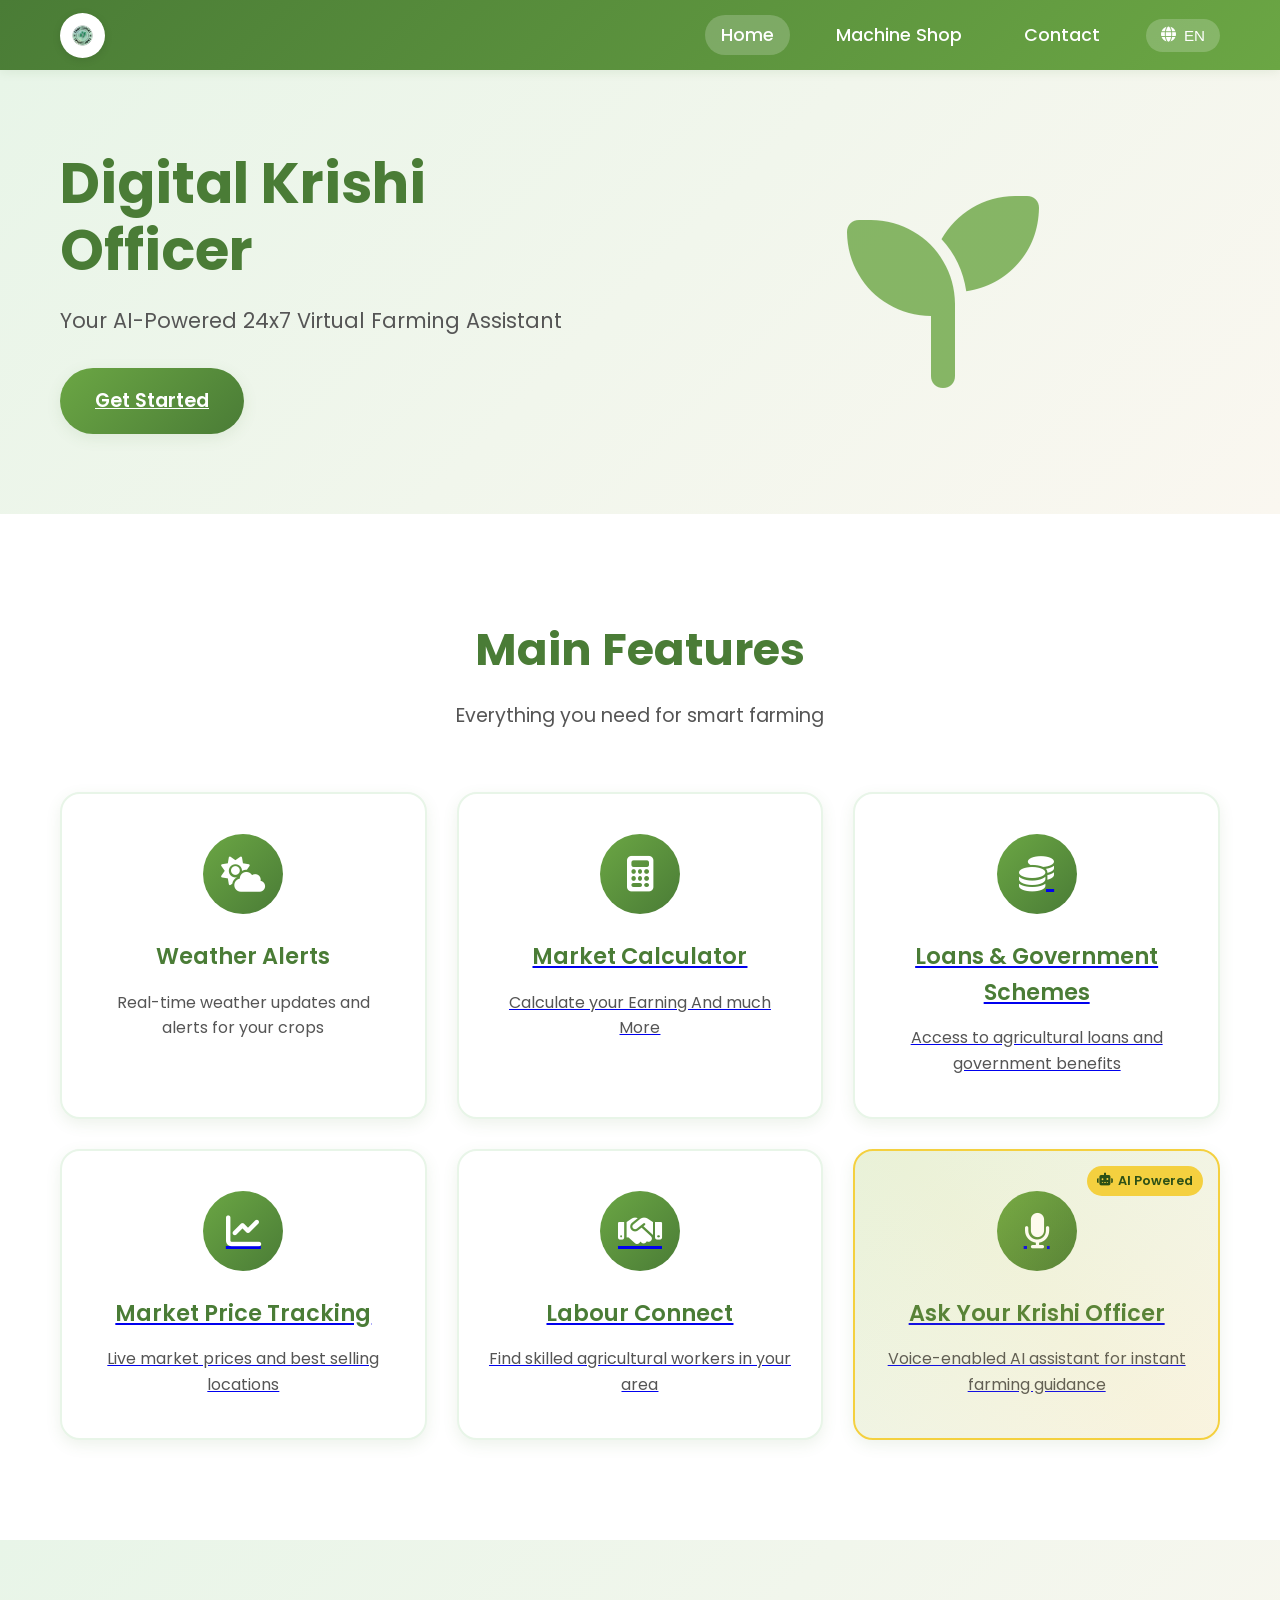
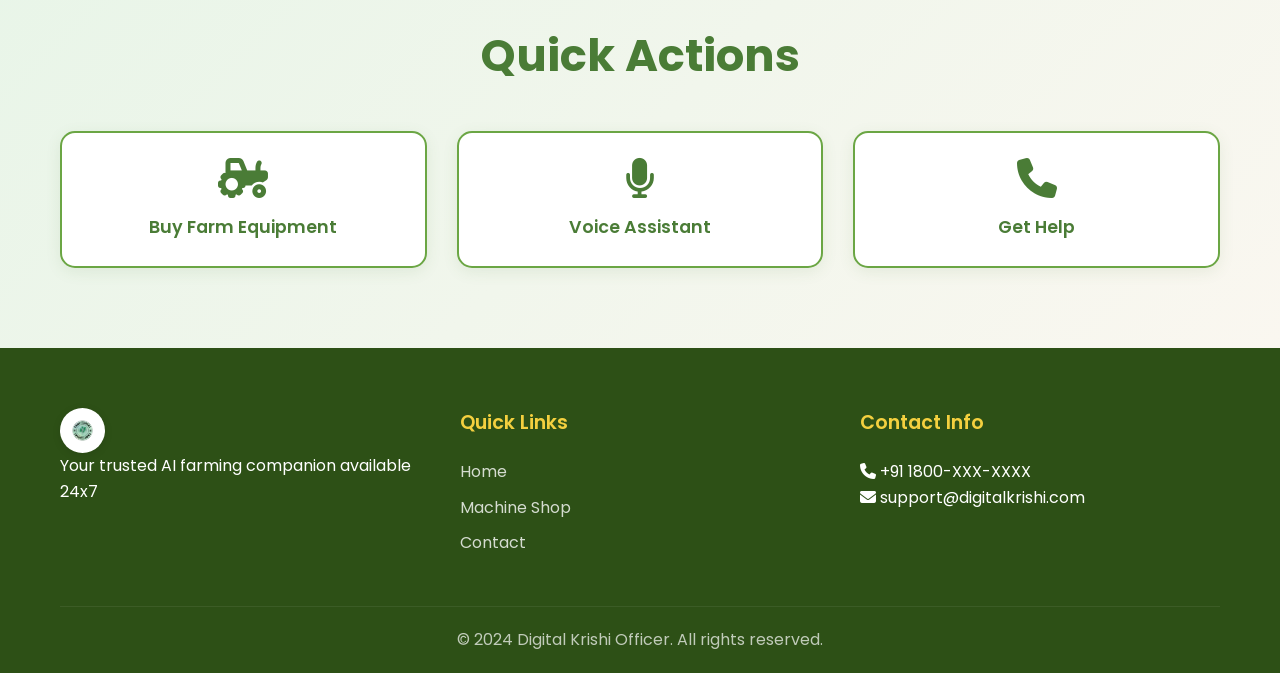
==== commit c5222758: "Add files via upload" ====
--- a/index.html
+++ b/index.html
@@ -3,431 +3,203 @@
 <head>
     <meta charset="UTF-8">
     <meta name="viewport" content="width=device-width, initial-scale=1.0">
-    <title>Farmer Query Chatbot</title>
-    <meta name="description" content="AI-powered chatbot for farmers with voice assistance, weather forecasts, market prices, and crop advice">
-    
-    <!-- Preload critical fonts -->
-    <link rel="preload" href="https://fonts.googleapis.com/css2?family=Inter:wght@300;400;500;600;700&display=swap" as="style">
+    <title>Digital Krishi Officer - AI-Powered 24x7 Virtual Krishi Officer</title>
+    <meta name="description" content="Digital Krishi Officer - Your AI-powered farming assistant providing 24x7 support for weather, pest control, loans, market prices and more">
     
     <!-- CSS -->
-    <link href="https://fonts.googleapis.com/css2?family=Inter:wght@300;400;500;600;700&display=swap" rel="stylesheet">
+    <link rel="stylesheet" href="style.css">
+    
+    <!-- Font Awesome for Icons -->
     <link rel="stylesheet" href="https://cdn.jsdelivr.net/npm/@fortawesome/fontawesome-free@6.4.0/css/all.min.css">
-    <link rel="stylesheet" href="styles.css">
-    
-    <!-- Favicon -->
-    <link rel="icon" type="image/svg+xml" href="data:image/svg+xml,<svg xmlns='http://www.w3.org/2000/svg' viewBox='0 0 100 100'><text y='.9em' font-size='90'>🌱</text></svg>">
-    
-    <!-- PWA Meta Tags -->
-    <link rel="manifest" href="manifest.json">
-    <meta name="theme-color" content="#0b6b2b">
-    <meta name="apple-mobile-web-app-capable" content="yes">
-    <meta name="apple-mobile-web-app-status-bar-style" content="default">
-    <meta name="apple-mobile-web-app-title" content="Farmer Chatbot">
+    
+    <!-- Google Fonts -->
+    <link href="https://fonts.googleapis.com/css2?family=Poppins:wght@300;400;500;600;700&display=swap" rel="stylesheet">
 </head>
 <body>
-    <!-- Loading Screen -->
-    <div id="loading-screen" class="loading-screen">
-        <div class="loading-content">
-            <div class="loading-icon">🌱</div>
-            <h2>Digital Krishi officer</h2>
-            <h2>Developed by Crop Coders</h2>
-            <div class="loading-spinner"></div>
-            <p>Loading your farming assistant...</p>
+    <!-- Header -->
+    <header class="header">
+        <nav class="nav-container">
+            <div class="logo">
+                <img src="logo.png" alt="Digital Krishi Officer Logo" class="logo-img">
+                <span class="logo-text">Digital Krishi Officer</span>
+            </div>
+            
+            <!-- Mobile Menu Toggle -->
+            <button class="mobile-menu-toggle" id="mobileMenuToggle" aria-label="Toggle Menu">
+                <span></span>
+                <span></span>
+                <span></span>
+            </button>
+            
+            <!-- Navigation Menu -->
+            <ul class="nav-menu" id="navMenu">
+                <li><a href="index.html" class="nav-link active">Home</a></li>
+                <li><a href="machine-shop.html" class="nav-link">Machine Shop</a></li>
+                <li><a href="contact.html" class="nav-link">Contact</a></li>
+                <li class="language-switcher">
+                    <button id="languageBtn" class="lang-btn" aria-label="Change Language">
+                        <i class="fas fa-globe"></i>
+                        <span id="currentLang">EN</span>
+                    </button>
+                    <div class="lang-dropdown" id="langDropdown">
+                        <button onclick="changeLanguage('en')" class="lang-option">English</button>
+                        <button onclick="changeLanguage('hi')" class="lang-option">हिंदी</button>
+                        <button onclick="changeLanguage('ml')" class="lang-option">മലയാളം</button>
+                    </div>
+                </li>
+            </ul>
+        </nav>
+    </header>
+
+    <!-- Main Content -->
+    <main>
+        <!-- Hero Section -->
+        <section class="hero">
+            <div class="hero-container">
+                <div class="hero-content">
+                    <h1 class="hero-title" data-en="Digital Krishi Officer" data-hi="डिजिटल कृषि अधिकारी" data-ml="ഡിജിറ്റൽ കൃഷി ഓഫീസർ">Digital Krishi Officer</h1>
+                    <p class="hero-subtitle" data-en="Your AI-Powered 24x7 Virtual Farming Assistant" data-hi="आपका AI-संचालित 24x7 वर्चुअल कृषि सहायक" data-ml="നിങ്ങളുടെ AI- പവർഡ് 24x7 വെർച്വൽ ഫാമിംഗ് അസിസ്റ്റന്റ്">Your AI-Powered 24x7 Virtual Farming Assistant</p>
+                    <a href="aibot.html" class="cta-button" data-en="Get Started" data-hi="शुरू करें" data-ml="ആരംഭിക്കുക">
+                        <i class="fas fa-play"></i>
+                        Get Started
+                    </a>
+                </div>
+                <div class="hero-image">
+                    <i class="fas fa-seedling hero-icon"></i>
+                </div>
+            </div>
+        </section>
+
+        <!-- Features Section -->
+        <section class="features">
+            <div class="container">
+                <h2 class="section-title" data-en="Main Features" data-hi="मुख्य विशेषताएं" data-ml="പ്രധാന സവിശേഷതകൾ">Main Features</h2>
+                <p class="section-subtitle" data-en="Everything you need for smart farming" data-hi="स्मार्ट खेती के लिए आपको जो कुछ भी चाहिए" data-ml="സ്മാർട്ട് കൃഷിക്ക് ആവശ്യമായതെല്ലാം">Everything you need for smart farming</p>
+                
+                <div class="features-grid">
+                    <!-- Weather Alerts -->
+                    <div class="feature-card" onclick="openFeature('weather')">
+                        <div class="feature-icon">
+                            <i class="fas fa-cloud-sun"></i>
+                        </div>
+                        <h3 class="feature-title" data-en="Weather Alerts" data-hi="मौसम अलर्ट" data-ml="കാലാവസ്ഥാ മുന്നറിയിപ്പുകൾ">Weather Alerts</h3>
+                        <p class="feature-desc" data-en="Real-time weather updates and alerts for your crops" data-hi="आपकी फसलों के लिए वास्तविक समय मौसम अपडेट और अलर्ट" data-ml="നിങ്ങളുടെ വിളകൾക്കായുള്ള തത്സമയ കാലാവസ്ഥാ അപ്‌ഡേറ്റുകളും അലേർട്ടുകളും">Real-time weather updates and alerts for your crops</p>
+                    </div>
+
+                    <!-- Pest/Disease Control -->
+                    
+                    <a href="profit-calculator.html" class="feature-card" >
+                        <div class="feature-icon">
+                            <i class="fa-solid fa-calculator"></i>
+                        </div>
+                        <h3 class="feature-title" data-en="Market Calculator" data-hi="बाजार कैलकुलेटर" data-ml="മാർക്കറ്റ് കാൽക്കുലേറ്റർ">MARKET PRICE CALCULTOR</h3>
+                        <p class="feature-desc" data-en="Calculate your Earning And much More" data-hi="अपनी कमाई की गणना करें और भी बहुत कुछ" data-ml="നിങ്ങളുടെ വരുമാനവും അതിലേറെയും കണക്കാക്കുക">Calculate your Earning And much More</p>
+                    </a>
+
+                    <!-- Loans & Schemes -->
+                     <a href="loans.html" class= "feature-card">
+    
+                        <div class="feature-icon">
+                            <i class="fas fa-coins"></i>
+                        </div>
+                        <h3 class="feature-title" data-en="Loans & Government Schemes" data-hi="ऋण और सरकारी योजनाएं" data-ml="വായ്പകളും സർക്കാർ പദ്ധതികളും">Loans & Government Schemes</h3>
+                        <p class="feature-desc" data-en="Access to agricultural loans and government benefits" data-hi="कृषि ऋण और सरकारी लाभों तक पहुंच" data-ml="കാർഷിക വായ്പകളും സർക്കാർ ആനുകൂല്യങ്ങളും ലഭിക്കാനുള്ള സാധ്യത">Access to agricultural loans and government benefits</p>
+                    </a>
+
+                    <!-- Market Prices -->
+                     <a href="marketprice.html" class="feature-card">
+                    
+                        <div class="feature-icon">
+                            <i class="fas fa-chart-line"></i>
+                        </div>
+                        <h3 class="feature-title" data-en="Market Price Tracking" data-hi="बाजार मूल्य ट्रैकिंग" data-ml="മാർക്കറ്റ് വില ട്രാക്കിംഗ്">Market Price Tracking</h3>
+                        <p class="feature-desc" data-en="Live market prices and best selling locations" data-hi="लाइव बाजार मूल्य और सर्वोत्तम बिक्री स्थान" data-ml="തത്സമയ വിപണി വിലകളും ഏറ്റവും കൂടുതൽ വിറ്റഴിക്കപ്പെടുന്ന സ്ഥലങ്ങളും">Live market prices and best selling locations</p>
+                    </a>
+
+                    <!-- Labour Connect -->
+                     <a href="labour-connect.html" class="feature-card">
+                    
+                        <div class="feature-icon">
+                            <i class="fas fa-handshake"></i>
+                        </div>
+                        <h3 class="feature-title" data-en="Labour Connect" data-hi="मजदूर कनेक्ट" data-ml="ലേബർ കണക്ട്">Labour Connect</h3>
+                        <p class="feature-desc" data-en="Find skilled agricultural workers in your area" data-hi="अपने क्षेत्र में कुशल कृषि मजदूर खोजें" data-ml="നിങ്ങളുടെ പ്രദേശത്ത് വൈദഗ്ധ്യമുള്ള കാർഷിക തൊഴിലാളികളെ കണ്ടെത്തുക">Find skilled agricultural workers in your area</p>
+                    </a>
+
+                    <!-- AI Query Support -->
+                     <a href="ask.html" class="feature-card ai-feature">
+                    
+                        <div class="feature-icon">
+                            <i class="fas fa-microphone"></i>
+                        </div>
+                        <h3 class="feature-title" data-en="Ask Your Krishi Officer" data-hi="अपने कृषि अधिकारी से पूछें" data-ml="നിങ്ങളുടെ കൃഷി ഓഫീസറോട് ചോദിക്കൂ">Ask Your Krishi Officer</h3>
+                        <p class="feature-desc" data-en="Voice-enabled AI assistant for instant farming guidance" data-hi="तुरंत कृषि मार्गदर्शन के लिए आवाज-सक्षम AI सहायक" data-ml="തൽക്ഷണ കൃഷി മാർഗ്ഗനിർദ്ദേശത്തിനായി വോയ്‌സ്-എനേബിൾഡ് AI അസിസ്റ്റന്റ്">Voice-enabled AI assistant for instant farming guidance</p>
+                        <div class="ai-badge">
+                            <i class="fas fa-robot"></i>
+                            <span data-en="AI Powered" data-hi="AI संचालित" data-ml="AI പവർഡ്">AI Powered</span>
+                        </div></a>
+                    </div>
+                </div>
+            </div>
+        </section>
+
+        <!-- Quick Actions -->
+        <section class="quick-actions">
+            <div class="container">
+                <h2 class="section-title" data-en="Quick Actions" data-hi="त्वरित कार्य" data-ml="ദ്രുത പ്രവർത്തനങ്ങൾ">Quick Actions</h2>
+                <div class="actions-grid">
+                    <a href="machine-shop.html" class="action-btn">
+                        <i class="fas fa-tractor"></i>
+                        <span data-en="Buy Farm Equipment" data-hi="कृषि उपकरण खरीदें" data-ml="കാർഷിക ഉപകരണങ്ങൾ വാങ്ങുക">Buy Farm Equipment</span>
+                    </a>
+                    <a href="ask.html" class="action-btn">
+                        <i class="fas fa-microphone"></i>
+                        <span data-en="Voice Assistant" data-hi="आवाज सहायक" data-ml="വോയ്സ് അസിസ്റ്റൻ്റ്">Voice Assistant</span>
+                    </a>
+                    <a href="contact.html" class="action-btn">
+                        <i class="fas fa-phone"></i>
+                        <span data-en="Get Help" data-hi="सहायता प्राप्त करें" data-ml="സഹായം നേടുക">Get Help</span>
+                    </a>
+                </div>
+            </div>
+        </section>
+    </main>
+
+    <!-- Footer -->
+    <footer class="footer">
+        <div class="container">
+            <div class="footer-content">
+                <div class="footer-section">
+                    <div class="logo">
+                        <img src="logo.png" alt="Digital Krishi Officer Logo" class="logo-img">
+                        <span class="logo-text">Digital Krishi Officer</span>
+                    </div>
+                    <p data-en="Your trusted AI farming companion available 24x7" data-hi="आपका विश्वसनीय AI कृषि साथी 24x7 उपलब्ध" data-ml="നിങ്ങളുടെ വിശ്വസ്ത AI കൃഷി കൂട്ടാളി 24x7 ലഭ്യമാണ്">Your trusted AI farming companion available 24x7</p>
+                </div>
+                
+                <div class="footer-section">
+                    <h4 data-en="Quick Links" data-hi="त्वरित लिंक" data-ml="ദ്രുത ലിങ്കുകൾ">Quick Links</h4>
+                    <ul>
+                        <li><a href="index.html" data-en="Home" data-hi="होम" data-ml="വീട്">Home</a></li>
+                        <li><a href="machine-shop.html" data-en="Machine Shop" data-hi="मशीन शॉप" data-ml="മെഷീൻ ഷോപ്പ്">Machine Shop</a></li>
+                        <li><a href="contact.html" data-en="Contact" data-hi="संपर्क" data-ml="ബന്ധപ്പെടുക">Contact</a></li>
+                    </ul>
+                </div>
+                
+                <div class="footer-section">
+                    <h4 data-en="Contact Info" data-hi="संपर्क जानकारी" data-ml="ബന്ധപ്പെടാനുള്ള വിവരം">Contact Info</h4>
+                    <p><i class="fas fa-phone"></i> +91 1800-XXX-XXXX</p>
+                    <p><i class="fas fa-envelope"></i> support@digitalkrishi.com</p>
+                </div>
+            </div>
+            
+            <div class="footer-bottom">
+                <p data-en="© 2024 Digital Krishi Officer. All rights reserved." data-hi="© 2024 डिजिटल कृषि अधिकारी। सभी अधिकार सुरक्षित।" data-ml="© 2024 ഡിജിറ്റൽ കൃഷി ഓഫീസർ. എല്ലാ അവകാശങ്ങളും നിക്ഷിപ്തം.">© 2024 Digital Krishi Officer. All rights reserved.</p>
+            </div>
         </div>
-    </div>
-
-    <!-- Main App Container -->
-    <div id="app" class="app-container hidden">
-        <!-- Header -->
-        <header class="app-header">
-            <div class="header-content">
-                <div class="logo-section">
-                    <img class="image" src="https://static.vecteezy.com/system/resources/previews/043/902/107/non_2x/farmer-logo-illustration-flat-2d-style-vector.jpg" alt="Your Image Description" width="60px">
-                    <h1 class="app-title">Digital Krishi Officer</h1>
-                </div>
-                
-                <!-- Language Switcher -->
-                <div class="language-switcher">
-                    <button id="lang-btn" class="lang-btn" aria-label="Change language">
-                        <i class="fas fa-globe"></i>
-                        <span id="current-lang">EN</span>
-                    </button>
-                    <div id="lang-dropdown" class="lang-dropdown hidden">
-                        <button data-lang="en" class="lang-option">
-                            <span class="flag">🇺🇸</span>
-                            <span>English</span>
-                        </button>
-                        <button data-lang="hi" class="lang-option">
-                            <span class="flag">🇮🇳</span>
-                            <span>हिन्दी</span>
-                        </button>
-                        <button data-lang="ml" class="lang-option">
-                            <span class="flag">🇮🇳</span>
-                            <span>മലയാളം</span>
-                        </button>
-                    </div>
-                </div>
-            </div>
-        </header>
-
-        <!-- Tab Navigation -->
-        <nav class="tab-navigation" role="tablist">
-            <button class="tab-btn active" data-tab="chat" role="tab" aria-selected="true" aria-controls="chat-panel">
-                <i class="fas fa-comments"></i>
-                <span data-translate="tab.chat">Chat</span>
-            </button>
-            <button class="tab-btn" data-tab="weather" role="tab" aria-selected="false" aria-controls="weather-panel">
-                <i class="fas fa-cloud-sun"></i>
-                <span data-translate="tab.weather">Weather</span>
-            </button>
-            <button class="tab-btn" data-tab="market" role="tab" aria-selected="false" aria-controls="market-panel">
-                <i class="fas fa-chart-line"></i>
-                <span data-translate="tab.market">Market</span>
-            </button>
-            <button class="tab-btn" data-tab="calculator" role="tab" aria-selected="false" aria-controls="calculator-panel">
-                <i class="fas fa-calculator"></i>
-                <span data-translate="tab.calculator">Calculator</span>
-            </button>
-            <button class="tab-btn" data-tab="voice" role="tab" aria-selected="false" aria-controls="voice-panel">
-                <i class="fas fa-microphone"></i>
-                <span data-translate="tab.voice">Voice</span>
-            </button>
-        </nav>
-
-        <!-- Main Content Area -->
-        <main class="main-content">
-            
-            <!-- Chat Tab -->
-            <div id="chat-panel" class="tab-panel active" role="tabpanel" aria-labelledby="chat-tab">
-                <div class="chat-container">
-                    <div id="chat-messages" class="chat-messages" aria-live="polite">
-                        <!-- Welcome message will be inserted here -->
-                    </div>
-                    
-                    <!-- Chat Input -->
-                    <div class="chat-input-container">
-                        <div class="input-row">
-                            <button id="image-upload-btn" class="input-btn" aria-label="Upload image" title="Upload image">
-                                <i class="fas fa-camera"></i>
-                            </button>
-                            <input type="file" id="image-input" accept="image/*" capture="environment" class="hidden">
-                            
-                            <div class="text-input-container">
-                                <input type="text" id="chat-input" placeholder="Ask about crops, weather, prices..." 
-                                       data-translate-placeholder="chat.placeholder" aria-label="Type your message">
-                                <button id="voice-toggle" class="voice-toggle" aria-label="Voice input" title="Voice input">
-                                    <i class="fas fa-microphone"></i>
-                                </button>
-                            </div>
-                            
-                            <button id="send-btn" class="send-btn" aria-label="Send message" title="Send message">
-                                <i class="fas fa-paper-plane"></i>
-                            </button>
-                        </div>
-                        
-                        <!-- Voice Recording Indicator -->
-                        <div id="voice-recording" class="voice-recording hidden">
-                            <div class="voice-indicator">
-                                <div class="voice-wave"></div>
-                                <div class="voice-wave"></div>
-                                <div class="voice-wave"></div>
-                            </div>
-                            <span data-translate="voice.listening">Listening...</span>
-                            <button id="stop-recording" class="stop-recording-btn">
-                                <i class="fas fa-stop"></i>
-                            </button>
-                        </div>
-                        
-                        <!-- Image Preview -->
-                        <div id="image-preview" class="image-preview hidden">
-                            <img id="preview-image" src="" alt="Preview">
-                            <button id="remove-image" class="remove-image-btn" aria-label="Remove image">
-                                <i class="fas fa-times"></i>
-                            </button>
-                        </div>
-                    </div>
-                </div>
-            </div>
-
-            <!-- Weather Tab -->
-            <div id="weather-panel" class="tab-panel" role="tabpanel" aria-labelledby="weather-tab">
-                <div class="weather-container">
-                    <div class="weather-header">
-                        <h2 data-translate="weather.title">Weather Forecast</h2>
-                        <div class="weather-tabs">
-                            <button class="weather-tab-btn active" data-days="5">5 Day</button>
-                            <button class="weather-tab-btn" data-days="10">10 Day</button>
-                            <button class="weather-tab-btn" data-days="15">15 Day</button>
-                        </div>
-                    </div>
-                    
-                    <div class="location-selector">
-                        <i class="fas fa-map-marker-alt"></i>
-                        <select id="location-select">
-                            <option value="delhi">Thrissur, India</option>
-                            <option value="mumbai">Kasargod, India</option>
-                            <option value="bangalore">Kannur, India</option>
-                            <option value="chennai">Thalassery, India</option>
-                            <option value="kolkata">Kottayam, India</option>
-                        </select>
-                        <button id="refresh-weather" class="refresh-btn" aria-label="Refresh weather">
-                            <i class="fas fa-sync"></i>
-                        </button>
-                    </div>
-                    
-                    <div id="weather-content" class="weather-content">
-                        <!-- Weather cards will be inserted here -->
-                    </div>
-                    
-                    <div class="weather-advice">
-                        <h3 data-translate="weather.advice_title">Farming Advice</h3>
-                        <div id="weather-advice-content" class="advice-content">
-                            <!-- Weather advice will be inserted here -->
-                        </div>
-                    </div>
-                </div>
-            </div>
-
-            <!-- Market Tab -->
-            <div id="market-panel" class="tab-panel" role="tabpanel" aria-labelledby="market-tab">
-                <div class="market-container">
-                    <div class="market-header">
-                        <h2 data-translate="market.title">Market Prices & Predictions</h2>
-                        <div class="market-controls">
-                            <select id="crop-select" class="crop-select">
-                                <option value="rice">Rice</option>
-                                <option value="wheat">Wheat</option>
-                                <option value="sugarcane">Sugarcane</option>
-                                <option value="cotton">Cotton</option>
-                                <option value="maize">Maize</option>
-                                <option value="groundnut">Groundnut</option>
-                            </select>
-                            <select id="market-select" class="market-select">
-                                <option value="Kottayam">Kottayam</option>
-                                <option value="Allapuzha">Allapuzha</option>
-                                <option value="Thrissur">Thrissur</option>
-                                <option value="Kozhikode">Kozhikode</option>
-                            </select>
-                        </div>
-                    </div>
-                    
-                    <div class="market-summary">
-                        <div class="current-price-card">
-                            <h3 data-translate="market.current_price">Current Price</h3>
-                            <div class="price-display">
-                                <span id="current-price">₹2,450</span>
-                                <span class="price-unit">per Kilogram</span>
-                            </div>
-                            <div class="price-change positive">
-                                <i class="fas fa-arrow-up"></i>
-                                <span>+5.2% from yesterday</span>
-                            </div>
-                        </div>
-                        
-                        <div class="prediction-card">
-                            <h3 data-translate="market.prediction">7-Day Prediction</h3>
-                            <div class="prediction-display">
-                                <span id="predicted-price">₹2,580</span>
-                                <span class="price-unit">per Kilogram</span>
-                            </div>
-                            <div class="prediction-confidence">
-                                <span>Confidence: 78%</span>
-                            </div>
-                        </div>
-                    </div>
-                    
-                    <div class="chart-container">
-                        <canvas id="price-chart" style="height: 300px;"></canvas>
-                    </div>
-                    
-                    <div class="market-advice">
-                        <h3 data-translate="market.advice_title">Market Advice</h3>
-                        <div id="market-advice-content" class="advice-content">
-                            <!-- Market advice will be inserted here -->
-                        </div>
-                    </div>
-                </div>
-            </div>
-
-            <!-- Calculator Tab -->
-            <div id="calculator-panel" class="tab-panel" role="tabpanel" aria-labelledby="calculator-tab">
-                <div class="calculator-container">
-                    <div class="calculator-header">
-                        <h2 data-translate="calculator.title">Profit Calculator</h2>
-                        <p data-translate="calculator.subtitle">Calculate your crop profits and explore government schemes</p>
-                    </div>
-                    
-                    <form id="profit-form" class="profit-form">
-                        <div class="form-group">
-                            <label for="calc-crop" data-translate="calculator.crop">Crop Type</label>
-                            <select id="calc-crop" name="crop" required>
-                                <option value="rice">Rice</option>
-                                <option value="wheat">Wheat</option>
-                                <option value="sugarcane">Sugarcane</option>
-                                <option value="cotton">Cotton</option>
-                                <option value="maize">Maize</option>
-                                <option value="groundnut">Groundnut</option>
-                            </select>
-                        </div>
-                        
-                        <div class="form-row">
-                            <div class="form-group">
-                                <label for="quantity" data-translate="calculator.quantity">Quantity (Kilograms)</label>
-                                <input type="number" id="quantity" name="quantity" min="0" step="0.1" required>
-                            </div>
-                            
-                            <div class="form-group">
-                                <label for="cost-price" data-translate="calculator.cost_price">Cost Price (₹/Kilograms)</label>
-                                <input type="number" id="cost-price" name="costPrice" min="0" step="1" required>
-                            </div>
-                        </div>
-                        
-                        <div class="form-row">
-                            <div class="form-group">
-                                <label for="selling-price" data-translate="calculator.selling_price">Selling Price (₹/Kilograms)</label>
-                                <input type="number" id="selling-price" name="sellingPrice" min="0" step="1" required>
-                            </div>
-                            
-                            <div class="form-group">
-                                <label for="scheme-select" data-translate="calculator.scheme">Government Scheme</label>
-                                <select id="scheme-select" name="scheme">
-                                    <option value="">Select Scheme (Optional)</option>
-                                    <!-- Schemes will be loaded dynamically -->
-                                </select>
-                            </div>
-                        </div>
-                        
-                        <button type="submit" class="calculate-btn">
-                            <i class="fas fa-calculator"></i>
-                            <span data-translate="calculator.calculate">Calculate Profit</span>
-                        </button>
-                    </form>
-                    
-                    <div id="calculation-result" class="calculation-result hidden">
-                        <h3 data-translate="calculator.result_title">Calculation Result</h3>
-                        <div class="result-cards">
-                            <div class="result-card">
-                                <div class="result-label" data-translate="calculator.total_cost">Total Cost</div>
-                                <div class="result-value" id="total-cost">₹0</div>
-                            </div>
-                            <div class="result-card">
-                                <div class="result-label" data-translate="calculator.total_revenue">Total Revenue</div>
-                                <div class="result-value" id="total-revenue">₹0</div>
-                            </div>
-                            <div class="result-card">
-                                <div class="result-label" data-translate="calculator.subsidy">Subsidy</div>
-                                <div class="result-value" id="subsidy-amount">₹0</div>
-                            </div>
-                            <div class="result-card profit-card">
-                                <div class="result-label" data-translate="calculator.net_profit">Net Profit</div>
-                                <div class="result-value" id="net-profit">₹0</div>
-                            </div>
-                        </div>
-                        
-                        <div id="scheme-info" class="scheme-info hidden">
-                            <h4 data-translate="calculator.scheme_details">Scheme Details</h4>
-                            <div id="scheme-description"></div>
-                        </div>
-                    </div>
-                </div>
-            </div>
-
-            <!-- Voice Assistant Tab -->
-            <div id="voice-panel" class="tab-panel" role="tabpanel" aria-labelledby="voice-tab">
-                <div class="voice-container">
-                    <div class="voice-header">
-                        <h2 data-translate="voice.title">Voice Assistant</h2>
-                        <p data-translate="voice.subtitle">Speak naturally in English, Hindi, or Malayalam</p>
-                    </div>
-                    
-                    <div class="voice-status">
-                        <div id="voice-assistant" class="voice-assistant">
-                            <div class="assistant-avatar">
-                                <i class="fas fa-microphone-alt"></i>
-                            </div>
-                            <div class="assistant-status">
-                                <span id="assistant-status" data-translate="voice.ready">Ready to listen</span>
-                            </div>
-                        </div>
-                    </div>
-                    
-                    <div class="voice-controls">
-                        <button id="start-voice-assistant" class="voice-control-btn primary">
-                            <i class="fas fa-play"></i>
-                            <span data-translate="voice.start">Start Assistant</span>
-                        </button>
-                        <button id="stop-voice-assistant" class="voice-control-btn secondary hidden">
-                            <i class="fas fa-stop"></i>
-                            <span data-translate="voice.stop">Stop Assistant</span>
-                        </button>
-                    </div>
-                    
-                    <div class="voice-settings">
-                        <h3 data-translate="voice.settings">Voice Settings</h3>
-                        
-                        <div class="setting-group">
-                            <label for="voice-language" data-translate="voice.language">Voice Language</label>
-                            <select id="voice-language">
-                                <option value="en-IN">English (India)</option>
-                                <option value="hi-IN">Hindi (भारत)</option>
-                                <option value="ml-IN">Malayalam (ഇന്ത്യ)</option>
-                            </select>
-                        </div>
-                        
-                        <div class="setting-group">
-                            <label for="voice-speed" data-translate="voice.speed">Speech Speed</label>
-                            <input type="range" id="voice-speed" min="0.5" max="2" step="0.1" value="1">
-                            <span id="speed-display">1.0x</span>
-                        </div>
-                        
-                        <div class="setting-group">
-                            <label for="voice-pitch" data-translate="voice.pitch">Voice Pitch</label>
-                            <input type="range" id="voice-pitch" min="0" max="2" step="0.1" value="1">
-                            <span id="pitch-display">1.0</span>
-                        </div>
-                    </div>
-                    
-                    <div class="voice-commands">
-                        <h3 data-translate="voice.commands_title">Sample Commands</h3>
-                        <div class="commands-list">
-                            <div class="command-item">
-                                <i class="fas fa-cloud-sun"></i>
-                                <span>"Show 5 day weather forecast"</span>
-                            </div>
-                            <div class="command-item">
-                                <i class="fas fa-chart-line"></i>
-                                <span>"What is rice price in Delhi?"</span>
-                            </div>
-                            <div class="command-item">
-                                <i class="fas fa-calculator"></i>
-                                <span>"Calculate profit for 100 kg wheat"</span>
-                            </div>
-                            <div class="command-item">
-                                <i class="fas fa-comments"></i>
-                                <span>"Ask about crop diseases"</span>
-                            </div>
-                        </div>
-                    </div>
-                </div>
-            </div>
-            <div style="display: flex; gap: 40px;padding: 30px;justify-content: center;font-size: 25px;font-weight: 600;border-radius: 30px 30px 0px 0px;background: radial-gradient(
-    circle at top right, /* shape and position */
-    #247943,  /* start color */
-    #787a01,#007f04   /* end color */
-);
-color:#FFFFFF">
-                <p>@Develpoed by Crop coders</p>
-                <img src="logo.png" alt="logo">
-            </div>
-        </main>
-    </div>
-
-    <!-- Toast Notifications -->
-    <div id="toast-container" class="toast-container"></div>
-
-    <!-- Scripts -->
-    <script src="https://cdn.jsdelivr.net/npm/chart.js"></script>
-    <script src="https://cdn.jsdelivr.net/npm/gsap@3.12.2/dist/gsap.min.js"></script>
-    <script src="app.js"></script>
+    </footer>
+
+    <!-- JavaScript -->
+    <script src="main.js"></script>
 </body>
-</html>+</html>
--- a/style.css
+++ b/style.css
@@ -0,0 +1,703 @@
+/* Digital Krishi Officer - Farmer-Friendly CSS */
+
+/* Reset and Base Styles */
+* {
+    margin: 0;
+    padding: 0;
+    box-sizing: border-box;
+}
+
+html {
+    scroll-behavior: smooth;
+}
+
+body {
+    font-family: 'Poppins', sans-serif;
+    line-height: 1.6;
+    color: #2d5016;
+    background-color: #f8fdf5;
+    font-size: 16px;
+}
+
+/* Color Palette - Green & Earthy Tones */
+:root {
+    --primary-green: #4a7c36;
+    --secondary-green: #6ba644;
+    --light-green: #e8f5e8;
+    --dark-green: #2d5016;
+    --earth-brown: #8b4513;
+    --golden-yellow: #f4d03f;
+    --warm-orange: #e67e22;
+    --cream: #faf7f0;
+    --white: #ffffff;
+    --light-gray: #f4f4f4;
+    --text-gray: #555555;
+    --border-color: #ddd;
+    --shadow: rgba(74, 124, 54, 0.1);
+    --hover-shadow: rgba(74, 124, 54, 0.2);
+}
+
+/* Container */
+.container {
+    max-width: 1200px;
+    margin: 0 auto;
+    padding: 0 20px;
+}
+
+/* Header Styles */
+.header {
+    background: linear-gradient(135deg, var(--primary-green), var(--secondary-green));
+    box-shadow: 0 2px 10px var(--shadow);
+    position: sticky;
+    top: 0;
+    z-index: 1000;
+}
+
+.nav-container {
+    max-width: 1200px;
+    margin: 0 auto;
+    padding: 0 20px;
+    display: flex;
+    justify-content: space-between;
+    align-items: center;
+    min-height: 70px;
+}
+
+.logo {
+    display: flex;
+    align-items: center;
+    gap: 12px;
+}
+
+.logo-img {
+    width: 45px;
+    height: 45px;
+    border-radius: 50%;
+    background: var(--white);
+    padding: 8px;
+    box-shadow: 0 2px 8px rgba(0,0,0,0.1);
+}
+
+.logo-text {
+    color: var(--white);
+    font-size: 1.4rem;
+    font-weight: 600;
+    display: none;
+}
+
+/* Navigation Menu */
+.nav-menu {
+    display: flex;
+    list-style: none;
+    align-items: center;
+    gap: 30px;
+}
+
+.nav-link {
+    color: var(--white);
+    text-decoration: none;
+    font-weight: 500;
+    font-size: 1.1rem;
+    padding: 8px 16px;
+    border-radius: 25px;
+    transition: all 0.3s ease;
+}
+
+.nav-link:hover,
+.nav-link.active {
+    background: rgba(255, 255, 255, 0.2);
+    transform: translateY(-2px);
+}
+
+/* Language Switcher */
+.language-switcher {
+    position: relative;
+}
+
+.lang-btn {
+    background: rgba(255, 255, 255, 0.2);
+    border: none;
+    color: var(--white);
+    padding: 8px 15px;
+    border-radius: 20px;
+    cursor: pointer;
+    display: flex;
+    align-items: center;
+    gap: 8px;
+    font-size: 0.95rem;
+    transition: all 0.3s ease;
+}
+
+.lang-btn:hover {
+    background: rgba(255, 255, 255, 0.3);
+}
+
+.lang-dropdown {
+    position: absolute;
+    top: 100%;
+    right: 0;
+    background: var(--white);
+    border-radius: 8px;
+    box-shadow: 0 4px 15px rgba(0,0,0,0.1);
+    min-width: 120px;
+    display: none;
+    z-index: 1001;
+}
+
+.lang-dropdown.show {
+    display: block;
+}
+
+.lang-option {
+    display: block;
+    width: 100%;
+    padding: 12px 16px;
+    border: none;
+    background: none;
+    color: var(--dark-green);
+    cursor: pointer;
+    font-size: 0.95rem;
+    text-align: left;
+}
+
+.lang-option:hover {
+    background: var(--light-green);
+}
+
+/* Mobile Menu Toggle */
+.mobile-menu-toggle {
+    display: none;
+    flex-direction: column;
+    background: none;
+    border: none;
+    cursor: pointer;
+    gap: 4px;
+}
+
+.mobile-menu-toggle span {
+    width: 25px;
+    height: 3px;
+    background: var(--white);
+    border-radius: 3px;
+    transition: all 0.3s ease;
+}
+
+/* Hero Section */
+.hero {
+    background: linear-gradient(135deg, var(--light-green), var(--cream));
+    padding: 80px 0;
+    overflow: hidden;
+}
+
+.hero-container {
+    max-width: 1200px;
+    margin: 0 auto;
+    padding: 0 20px;
+    display: grid;
+    grid-template-columns: 1fr 1fr;
+    gap: 50px;
+    align-items: center;
+}
+
+.hero-content h1 {
+    font-size: 3.5rem;
+    font-weight: 700;
+    color: var(--primary-green);
+    margin-bottom: 20px;
+    line-height: 1.2;
+}
+
+.hero-subtitle {
+    font-size: 1.3rem;
+    color: var(--text-gray);
+    margin-bottom: 30px;
+    font-weight: 400;
+}
+
+.cta-button {
+    background: linear-gradient(135deg, var(--secondary-green), var(--primary-green));
+    color: var(--white);
+    border: none;
+    padding: 18px 35px;
+    font-size: 1.2rem;
+    font-weight: 600;
+    border-radius: 50px;
+    cursor: pointer;
+    display: inline-flex;
+    align-items: center;
+    gap: 12px;
+    transition: all 0.3s ease;
+    box-shadow: 0 4px 15px var(--shadow);
+}
+
+.cta-button:hover {
+    transform: translateY(-3px);
+    box-shadow: 0 6px 20px var(--hover-shadow);
+}
+
+.hero-image {
+    display: flex;
+    justify-content: center;
+    align-items: center;
+}
+
+.hero-icon {
+    font-size: 12rem;
+    color: var(--secondary-green);
+    opacity: 0.8;
+    animation: float 3s ease-in-out infinite;
+}
+
+@keyframes float {
+    0%, 100% { transform: translateY(0px); }
+    50% { transform: translateY(-20px); }
+}
+
+/* Features Section */
+.features {
+    padding: 100px 0;
+    background: var(--white);
+}
+
+.section-title {
+    font-size: 2.8rem;
+    font-weight: 700;
+    color: var(--primary-green);
+    text-align: center;
+    margin-bottom: 15px;
+}
+
+.section-subtitle {
+    font-size: 1.2rem;
+    color: var(--text-gray);
+    text-align: center;
+    margin-bottom: 60px;
+}
+
+.features-grid {
+    display: grid;
+    grid-template-columns: repeat(auto-fit, minmax(350px, 1fr));
+    gap: 30px;
+    margin-top: 50px;
+}
+
+.feature-card {
+    background: var(--white);
+    border-radius: 20px;
+    padding: 40px 30px;
+    text-align: center;
+    border: 2px solid var(--light-green);
+    transition: all 0.3s ease;
+    cursor: pointer;
+    position: relative;
+    box-shadow: 0 5px 15px var(--shadow);
+}
+
+.feature-card:hover {
+    transform: translateY(-8px);
+    box-shadow: 0 15px 35px var(--hover-shadow);
+    border-color: var(--secondary-green);
+}
+
+.feature-icon {
+    width: 80px;
+    height: 80px;
+    background: linear-gradient(135deg, var(--secondary-green), var(--primary-green));
+    border-radius: 50%;
+    display: flex;
+    align-items: center;
+    justify-content: center;
+    margin: 0 auto 25px;
+    font-size: 2.2rem;
+    color: var(--white);
+}
+
+.feature-title {
+    font-size: 1.4rem;
+    font-weight: 600;
+    color: var(--primary-green);
+    margin-bottom: 15px;
+}
+
+.feature-desc {
+    font-size: 1rem;
+    color: var(--text-gray);
+    line-height: 1.6;
+}
+
+/* AI Feature Special Styling */
+.ai-feature {
+    background: linear-gradient(135deg, var(--light-green), var(--cream));
+    border-color: var(--golden-yellow);
+    position: relative;
+    overflow: hidden;
+}
+
+.ai-feature::before {
+    content: '';
+    position: absolute;
+    top: -50%;
+    left: -50%;
+    width: 200%;
+    height: 200%;
+    background: linear-gradient(45deg, transparent, rgba(244, 208, 63, 0.1), transparent);
+    animation: shimmer 3s infinite;
+}
+
+@keyframes shimmer {
+    0% { transform: rotate(0deg); }
+    100% { transform: rotate(360deg); }
+}
+
+.ai-badge {
+    position: absolute;
+    top: 15px;
+    right: 15px;
+    background: var(--golden-yellow);
+    color: var(--dark-green);
+    padding: 5px 10px;
+    border-radius: 15px;
+    font-size: 0.8rem;
+    font-weight: 600;
+    display: flex;
+    align-items: center;
+    gap: 5px;
+}
+
+/* Quick Actions Section */
+.quick-actions {
+    padding: 80px 0;
+    background: linear-gradient(135deg, var(--light-green), var(--cream));
+}
+
+.actions-grid {
+    display: grid;
+    grid-template-columns: repeat(auto-fit, minmax(250px, 1fr));
+    gap: 30px;
+    margin-top: 40px;
+}
+
+.action-btn {
+    background: var(--white);
+    border: 2px solid var(--secondary-green);
+    color: var(--primary-green);
+    padding: 25px;
+    border-radius: 15px;
+    font-size: 1.1rem;
+    font-weight: 600;
+    cursor: pointer;
+    display: flex;
+    flex-direction: column;
+    align-items: center;
+    gap: 15px;
+    transition: all 0.3s ease;
+    text-decoration: none;
+    box-shadow: 0 4px 15px var(--shadow);
+}
+
+.action-btn:hover {
+    background: var(--secondary-green);
+    color: var(--white);
+    transform: translateY(-5px);
+    box-shadow: 0 8px 25px var(--hover-shadow);
+}
+
+.action-btn i {
+    font-size: 2.5rem;
+}
+
+/* Footer */
+.footer {
+    background: var(--dark-green);
+    color: var(--white);
+    padding: 60px 0 20px;
+}
+
+.footer-content {
+    display: grid;
+    grid-template-columns: repeat(auto-fit, minmax(250px, 1fr));
+    gap: 40px;
+    margin-bottom: 40px;
+}
+
+.footer-section h4 {
+    font-size: 1.2rem;
+    font-weight: 600;
+    margin-bottom: 20px;
+    color: var(--golden-yellow);
+}
+
+.footer-section ul {
+    list-style: none;
+}
+
+.footer-section ul li {
+    margin-bottom: 10px;
+}
+
+.footer-section a {
+    color: var(--white);
+    text-decoration: none;
+    opacity: 0.8;
+    transition: opacity 0.3s ease;
+}
+
+.footer-section a:hover {
+    opacity: 1;
+}
+
+.footer-bottom {
+    padding-top: 20px;
+    border-top: 1px solid rgba(255, 255, 255, 0.1);
+    text-align: center;
+    opacity: 0.7;
+}
+
+/* Responsive Design */
+@media (max-width: 768px) {
+    /* Logo text visible on mobile */
+    .logo-text {
+        display: block;
+        font-size: 1.1rem;
+    }
+    
+    /* Mobile Navigation */
+    .mobile-menu-toggle {
+        display: flex;
+    }
+    
+    .nav-menu {
+        position: fixed;
+        top: 70px;
+        left: -100%;
+        width: 100%;
+        height: calc(100vh - 70px);
+        background: var(--primary-green);
+        flex-direction: column;
+        justify-content: flex-start;
+        align-items: center;
+        padding-top: 50px;
+        transition: left 0.3s ease;
+        gap: 20px;
+    }
+    
+    .nav-menu.active {
+        left: 0;
+    }
+    
+    .nav-link {
+        font-size: 1.3rem;
+        padding: 15px 25px;
+        width: 80%;
+        text-align: center;
+    }
+    
+    /* Hero Section */
+    .hero-container {
+        grid-template-columns: 1fr;
+        gap: 40px;
+        text-align: center;
+    }
+    
+    .hero-content h1 {
+        font-size: 2.5rem;
+    }
+    
+    .hero-subtitle {
+        font-size: 1.1rem;
+    }
+    
+    .hero-icon {
+        font-size: 8rem;
+    }
+    
+    /* Features Grid */
+    .features-grid {
+        grid-template-columns: 1fr;
+        gap: 25px;
+    }
+    
+    .feature-card {
+        padding: 30px 25px;
+    }
+    
+    /* Section Titles */
+    .section-title {
+        font-size: 2.2rem;
+    }
+    
+    /* Actions Grid */
+    .actions-grid {
+        grid-template-columns: 1fr;
+        gap: 20px;
+    }
+    
+    /* Footer */
+    .footer-content {
+        grid-template-columns: 1fr;
+        gap: 30px;
+        text-align: center;
+    }
+}
+
+@media (max-width: 480px) {
+    .container {
+        padding: 0 15px;
+    }
+    
+    .hero {
+        padding: 60px 0;
+    }
+    
+    .hero-content h1 {
+        font-size: 2rem;
+    }
+    
+    .features {
+        padding: 60px 0;
+    }
+    
+    .features-grid {
+        grid-template-columns: 1fr;
+    }
+    
+    .feature-card {
+        padding: 25px 20px;
+    }
+    
+    .section-title {
+        font-size: 1.8rem;
+    }
+    
+    .quick-actions {
+        padding: 60px 0;
+    }
+}
+
+/* Accessibility */
+.sr-only {
+    position: absolute;
+    width: 1px;
+    height: 1px;
+    padding: 0;
+    margin: -1px;
+    overflow: hidden;
+    clip: rect(0, 0, 0, 0);
+    white-space: nowrap;
+    border: 0;
+}
+
+/* Focus States */
+button:focus,
+a:focus,
+input:focus {
+    outline: 2px solid var(--secondary-green);
+    outline-offset: 2px;
+}
+
+/* Loading Animation */
+.loading {
+    opacity: 0.6;
+    pointer-events: none;
+}
+
+/* Notification System */
+.notification {
+    position: fixed;
+    top: 20px;
+    right: 20px;
+    max-width: 350px;
+    background: var(--white);
+    border-radius: 10px;
+    box-shadow: 0 10px 30px rgba(0,0,0,0.2);
+    z-index: 9999;
+    transform: translateX(400px);
+    opacity: 0;
+    transition: all 0.3s ease;
+}
+
+.notification.show {
+    transform: translateX(0);
+    opacity: 1;
+}
+
+.notification-content {
+    padding: 20px;
+    display: flex;
+    align-items: flex-start;
+    gap: 15px;
+}
+
+.notification-message {
+    flex: 1;
+    font-size: 0.95rem;
+    line-height: 1.4;
+    color: var(--dark-green);
+}
+
+.notification-close {
+    background: none;
+    border: none;
+    font-size: 1.2rem;
+    color: var(--text-gray);
+    cursor: pointer;
+    padding: 0;
+    width: 20px;
+    height: 20px;
+    display: flex;
+    align-items: center;
+    justify-content: center;
+}
+
+.notification-success {
+    border-left: 4px solid var(--secondary-green);
+}
+
+.notification-error {
+    border-left: 4px solid #e74c3c;
+}
+
+.notification-warning {
+    border-left: 4px solid var(--golden-yellow);
+}
+
+.notification-info {
+    border-left: 4px solid #3498db;
+}
+
+/* Form Error States */
+.form-group input.error,
+.form-group select.error,
+.form-group textarea.error {
+    border-color: #e74c3c;
+    box-shadow: 0 0 0 3px rgba(231, 76, 60, 0.1);
+}
+
+.field-error {
+    color: #e74c3c;
+    font-size: 0.85rem;
+    margin-top: 5px;
+}
+
+/* Voice Recording Animation */
+.recording {
+    animation: pulse-red 1.5s infinite;
+}
+
+@keyframes pulse-red {
+    0%, 100% {
+        box-shadow: 0 0 0 0 rgba(231, 76, 60, 0.4);
+    }
+    50% {
+        box-shadow: 0 0 0 10px rgba(231, 76, 60, 0);
+    }
+}
+
+/* Utility Classes */
+.text-center { text-align: center; }
+.text-left { text-align: left; }
+.text-right { text-align: right; }
+.mt-1 { margin-top: 0.5rem; }
+.mt-2 { margin-top: 1rem; }
+.mb-1 { margin-bottom: 0.5rem; }
+.mb-2 { margin-bottom: 1rem; }
